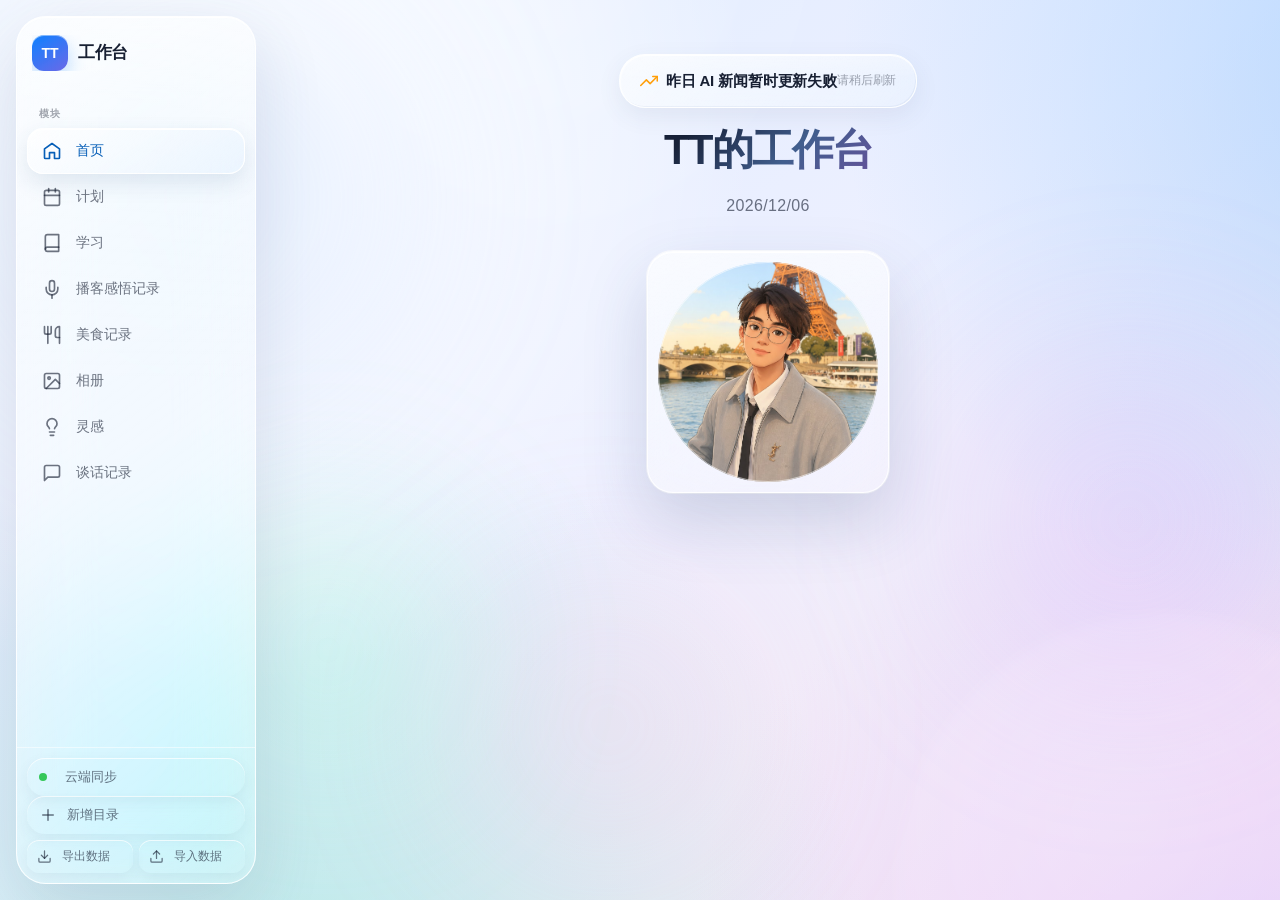
==== index.html @ db79dc9b "fix: expose task edit and delete actions" ====
<!DOCTYPE html>
<html lang="zh-CN">
<head>
  <meta charset="UTF-8">
  <meta http-equiv="Cache-Control" content="no-cache, no-store, must-revalidate">
  <meta http-equiv="Pragma" content="no-cache">
  <meta http-equiv="Expires" content="0">
  <meta name="viewport" content="width=device-width, initial-scale=1.0, maximum-scale=1.0, user-scalable=no">
  <title>TT工作台</title>
  <link rel="manifest" href="manifest.json">
  <meta name="apple-mobile-web-app-capable" content="yes">
  <meta name="apple-mobile-web-app-status-bar-style" content="black-translucent">
  <meta name="apple-mobile-web-app-title" content="TT工作台">
  <meta name="theme-color" content="#dce8f8">
  <link rel="preconnect" href="https://fonts.googleapis.com">
  <link rel="preconnect" href="https://fonts.gstatic.com" crossorigin>
  <link href="https://fonts.googleapis.com/css2?family=Inter:wght@300;400;500;600;700;800&display=swap" rel="stylesheet">
  <link rel="stylesheet" href="css/style.css?v=20260902-task-actions">
</head>
<body>
  <!-- Animated gradient background orbs -->
  <div class="bg-canvas">
    <div class="bg-orb bg-orb-1"></div>
    <div class="bg-orb bg-orb-2"></div>
    <div class="bg-orb bg-orb-3"></div>
    <div class="bg-orb bg-orb-4"></div>
  </div>

  <!-- App container -->
  <div id="app" class="app-container">
    <!-- Sidebar -->
    <aside id="sidebar" class="sidebar glass">
      <div class="sidebar-header">
        <div class="sidebar-logo">
          <span class="logo-mark">TT</span>
          <span class="logo-text">工作台</span>
        </div>
      </div>
      <nav id="sidebar-nav" class="sidebar-nav"></nav>
      <div class="sidebar-footer">
        <button id="cloud-sync-btn" class="sidebar-footer-btn" title="云端同步设置">
          <span id="cloud-sync-indicator" style="display:inline-flex;align-items:center;width:16px;height:16px;"><span style="display:inline-block;width:8px;height:8px;border-radius:50%;background:var(--text-tertiary);"></span></span>
          <span class="footer-btn-text">云端同步</span>
        </button>
        <button id="add-module-btn" class="sidebar-footer-btn" title="新增目录">
          <svg viewBox="0 0 24 24" fill="none" stroke="currentColor" stroke-width="2" stroke-linecap="round" stroke-linejoin="round"><line x1="12" y1="5" x2="12" y2="19"></line><line x1="5" y1="12" x2="19" y2="12"></line></svg>
          <span class="footer-btn-text">新增目录</span>
        </button>
        <div class="sidebar-data-btns">
          <button id="export-data-btn" class="sidebar-footer-btn sidebar-footer-btn-sm" title="导出数据">
            <svg viewBox="0 0 24 24" fill="none" stroke="currentColor" stroke-width="2" stroke-linecap="round" stroke-linejoin="round"><path d="M21 15v4a2 2 0 0 1-2 2H5a2 2 0 0 1-2-2v-4"/><polyline points="7 10 12 15 17 10"/><line x1="12" y1="15" x2="12" y2="3"/></svg>
            <span class="footer-btn-text">导出数据</span>
          </button>
          <button id="import-data-btn" class="sidebar-footer-btn sidebar-footer-btn-sm" title="导入数据">
            <svg viewBox="0 0 24 24" fill="none" stroke="currentColor" stroke-width="2" stroke-linecap="round" stroke-linejoin="round"><path d="M21 15v4a2 2 0 0 1-2 2H5a2 2 0 0 1-2-2v-4"/><polyline points="17 8 12 3 7 8"/><line x1="12" y1="3" x2="12" y2="15"/></svg>
            <span class="footer-btn-text">导入数据</span>
          </button>
        </div>
      </div>
    </aside>

    <!-- Sidebar collapse toggle (for mobile) -->
    <button id="mobile-menu-btn" class="mobile-menu-btn" aria-label="打开侧边栏" aria-expanded="false">
      <svg viewBox="0 0 24 24" fill="none" stroke="currentColor" stroke-width="2" stroke-linecap="round" stroke-linejoin="round"><line x1="3" y1="12" x2="21" y2="12"></line><line x1="3" y1="6" x2="21" y2="6"></line><line x1="3" y1="18" x2="21" y2="18"></line></svg>
    </button>

    <!-- Main content -->
    <main id="main-content" class="main-content"></main>
  </div>

  <!-- Sidebar overlay for mobile -->
  <div id="sidebar-overlay" class="sidebar-overlay"></div>

  <!-- Modal container -->
  <div id="modal-container"></div>

  <!-- Toast container -->
  <div id="toast-container" class="toast-container"></div>

  <!-- Scripts -->
  <script src="js/idb.js?v=20260813g"></script>
  <script src="js/store.js?v=20260817-categories1"></script>
  <script src="js/utils.js?v=20260813g"></script>
  <script src="js/cloudsync.js?v=20260817-fast-start1"></script>
  <script src="js/ainews.js?v=20260822-ai-briefing"></script>
  <script src="js/app.js?v=20260817-fast-start1"></script>
  <script src="js/planning.js?v=20260902-quadrant-board"></script>
  <script src="js/learning.js?v=20260813g"></script>
  <script src="js/podcast.js?v=20260831-collapse"></script>
  <script src="js/food.js?v=20260813g"></script>
  <script src="js/album.js?v=20260819-context-category"></script>
  <script src="js/inspiration.js?v=20260817-board"></script>
  <script src="js/conversation.js?v=20260823-english-speaking-fields"></script>
  <script>
    // Register Service Worker for offline support
    if ('serviceWorker' in navigator) {
      let swRefreshing = false;
      navigator.serviceWorker.addEventListener('controllerchange', function() {
        if (swRefreshing || sessionStorage.getItem('tt-sw-refreshed')) return;
        swRefreshing = true;
        sessionStorage.setItem('tt-sw-refreshed', '1');
        location.reload();
      });
      navigator.serviceWorker.register('./sw.js', { updateViaCache: 'none' }).then(function(registration) {
        return registration.update();
      }).catch(function(err) {
        console.log('SW registration failed:', err);
      });
    }
    document.addEventListener('DOMContentLoaded', function() {
      TT.App.init();
    });
  </script>
</body>
</html>
---- css/style.css ----
/* ============================================
   TT工作台 - Liquid Glass Design System
   ============================================ */

/* ===== CSS Variables / Design Tokens ===== */
:root {
  /* Background gradient base */
  --bg-base: #e8ecf4;
  --bg-gradient: linear-gradient(135deg, #d4e0f0 0%, #e0d4f0 30%, #f0d4e0 60%, #d4f0e0 100%);

  /* Glass surfaces */
  --glass-bg: rgba(255, 255, 255, 0.55);
  --glass-bg-hover: rgba(255, 255, 255, 0.68);
  --glass-bg-active: rgba(255, 255, 255, 0.42);
  --glass-bg-solid: rgba(255, 255, 255, 0.82);
  --glass-border: rgba(255, 255, 255, 0.45);
  --glass-border-subtle: rgba(255, 255, 255, 0.25);
  --glass-blur: 40px;
  --glass-saturate: 180%;

  /* Text */
  --text-primary: #1a1a2e;
  --text-secondary: rgba(26, 26, 46, 0.6);
  --text-tertiary: rgba(26, 26, 46, 0.38);
  --text-on-accent: #ffffff;

  /* Accent colors */
  --accent-blue: #0a84ff;
  --accent-purple: #bf5af2;
  --accent-pink: #ff375f;
  --accent-green: #30d158;
  --accent-orange: #ff9f0a;
  --accent-teal: #64d2ff;
  --accent-indigo: #5e5ce6;
  --accent-red: #ff453a;
  --accent-yellow: #ffd60a;
  --accent-mint: #66d4cf;
  --accent-coral: #ff6b6b;

  /* Soft backgrounds for categories */
  --cat-blue-bg: rgba(10, 132, 255, 0.12);
  --cat-purple-bg: rgba(191, 90, 242, 0.12);
  --cat-pink-bg: rgba(255, 55, 95, 0.12);
  --cat-green-bg: rgba(48, 209, 88, 0.12);
  --cat-orange-bg: rgba(255, 159, 10, 0.12);
  --cat-teal-bg: rgba(100, 210, 255, 0.12);
  --cat-yellow-bg: rgba(255, 214, 10, 0.15);
  --cat-mint-bg: rgba(102, 212, 207, 0.12);

  /* Radius */
  --radius-xs: 8px;
  --radius-sm: 12px;
  --radius-md: 16px;
  --radius-lg: 20px;
  --radius-xl: 24px;
  --radius-2xl: 28px;
  --radius-full: 9999px;

  /* Shadows */
  --shadow-xs: 0 1px 3px rgba(0, 0, 0, 0.04);
  --shadow-sm: 0 2px 10px rgba(0, 0, 0, 0.05);
  --shadow-md: 0 8px 30px rgba(0, 0, 0, 0.08);
  --shadow-lg: 0 16px 50px rgba(0, 0, 0, 0.12);
  --shadow-xl: 0 24px 70px rgba(0, 0, 0, 0.16);
  --shadow-glow: 0 0 30px rgba(255, 255, 255, 0.3);

  /* Spacing */
  --sidebar-width: 240px;
  --sidebar-collapsed: 72px;
  --content-max-width: 1400px;

  /* Transitions */
  --ease-out: cubic-bezier(0.25, 0.46, 0.45, 0.94);
  --ease-spring: cubic-bezier(0.34, 1.56, 0.64, 1);
  --ease-smooth: cubic-bezier(0.4, 0, 0.2, 1);
  --transition-fast: 0.18s var(--ease-out);
  --transition-base: 0.28s var(--ease-out);
  --transition-slow: 0.45s var(--ease-out);
}

/* ===== Reset ===== */
*, *::before, *::after {
  margin: 0;
  padding: 0;
  box-sizing: border-box;
}

html {
  -webkit-font-smoothing: antialiased;
  -moz-osx-font-smoothing: grayscale;
  text-rendering: optimizeLegibility;
}

body {
  font-family: 'Inter', -apple-system, BlinkMacSystemFont, 'SF Pro Display', 'PingFang SC', 'Helvetica Neue', sans-serif;
  font-size: 14px;
  line-height: 1.6;
  color: var(--text-primary);
  background: var(--bg-base);
  overflow: hidden;
  min-height: 100vh;
  letter-spacing: -0.01em;
}

/* ===== Animated Background ===== */
.bg-canvas {
  position: fixed;
  inset: 0;
  z-index: -1;
  overflow: hidden;
  background: var(--bg-gradient);
  background-size: 400% 400%;
  animation: bgShift 30s ease infinite;
}

@keyframes bgShift {
  0%, 100% { background-position: 0% 50%; }
  50% { background-position: 100% 50%; }
}

.bg-orb {
  position: absolute;
  border-radius: 50%;
  filter: blur(100px);
  opacity: 0.45;
  will-change: transform;
}

.bg-orb-1 {
  width: 600px; height: 600px;
  background: radial-gradient(circle, #a8c8ff, transparent 70%);
  top: -100px; left: -100px;
  animation: float1 25s ease-in-out infinite;
}
.bg-orb-2 {
  width: 500px; height: 500px;
  background: radial-gradient(circle, #c8a8ff, transparent 70%);
  top: 30%; right: -100px;
  animation: float2 30s ease-in-out infinite;
}
.bg-orb-3 {
  width: 450px; height: 450px;
  background: radial-gradient(circle, #ffc8e8, transparent 70%);
  bottom: -50px; left: 30%;
  animation: float3 28s ease-in-out infinite;
}
.bg-orb-4 {
  width: 400px; height: 400px;
  background: radial-gradient(circle, #a8ffd8, transparent 70%);
  top: 50%; left: 10%;
  animation: float4 22s ease-in-out infinite;
}

@keyframes float1 {
  0%, 100% { transform: translate(0, 0) scale(1); }
  33% { transform: translate(100px, 80px) scale(1.1); }
  66% { transform: translate(-50px, 120px) scale(0.95); }
}
@keyframes float2 {
  0%, 100% { transform: translate(0, 0) scale(1); }
  33% { transform: translate(-80px, 60px) scale(0.9); }
  66% { transform: translate(40px, -80px) scale(1.15); }
}
@keyframes float3 {
  0%, 100% { transform: translate(0, 0) scale(1); }
  33% { transform: translate(80px, -60px) scale(1.1); }
  66% { transform: translate(-60px, -40px) scale(0.95); }
}
@keyframes float4 {
  0%, 100% { transform: translate(0, 0) scale(1); }
  50% { transform: translate(60px, 100px) scale(1.2); }
}

/* ===== Glass Utility ===== */
.glass {
  background: var(--glass-bg);
  backdrop-filter: blur(var(--glass-blur)) saturate(var(--glass-saturate));
  -webkit-backdrop-filter: blur(var(--glass-blur)) saturate(var(--glass-saturate));
  border: 1px solid var(--glass-border);
}

.glass-strong {
  background: var(--glass-bg-solid);
  backdrop-filter: blur(var(--glass-blur)) saturate(var(--glass-saturate));
  -webkit-backdrop-filter: blur(var(--glass-blur)) saturate(var(--glass-saturate));
  border: 1px solid var(--glass-border);
}

/* ===== Scrollbar ===== */
::-webkit-scrollbar { width: 6px; height: 6px; }
::-webkit-scrollbar-track { background: transparent; }
::-webkit-scrollbar-thumb {
  background: rgba(0, 0, 0, 0.12);
  border-radius: var(--radius-full);
}
::-webkit-scrollbar-thumb:hover { background: rgba(0, 0, 0, 0.2); }

/* ===== App Layout ===== */
.app-container {
  display: flex;
  width: 100vw;
  height: 100vh;
  overflow: hidden;
  position: relative;
}

/* ===== Sidebar ===== */
.sidebar {
  width: var(--sidebar-width);
  flex-shrink: 0;
  height: calc(100vh - 24px);
  margin: 12px 0 12px 12px;
  border-radius: var(--radius-xl);
  display: flex;
  flex-direction: column;
  transition: width var(--transition-base), margin var(--transition-base);
  z-index: 100;
  box-shadow: var(--shadow-sm);
  overflow: hidden;
}

.sidebar.collapsed {
  width: var(--sidebar-collapsed);
}

.sidebar-header {
  display: flex;
  align-items: center;
  justify-content: space-between;
  padding: 18px 16px 14px;
  flex-shrink: 0;
}

.sidebar-logo {
  display: flex;
  align-items: center;
  gap: 10px;
  overflow: hidden;
}

.logo-mark {
  width: 36px; height: 36px;
  flex-shrink: 0;
  display: flex;
  align-items: center;
  justify-content: center;
  background: linear-gradient(135deg, var(--accent-blue), var(--accent-purple));
  color: white;
  font-weight: 800;
  font-size: 14px;
  border-radius: var(--radius-md);
  box-shadow: 0 4px 12px rgba(10, 132, 255, 0.3);
}

.logo-text {
  font-size: 17px;
  font-weight: 700;
  white-space: nowrap;
  color: var(--text-primary);
  opacity: 1;
  transition: opacity var(--transition-fast);
}

.sidebar.collapsed .logo-text { opacity: 0; }
.sidebar.collapsed .sidebar-header { justify-content: center; padding: 18px 0 14px; }
.sidebar.collapsed .footer-btn-text { display: none; }

.icon-btn {
  width: 32px; height: 32px;
  display: flex;
  align-items: center;
  justify-content: center;
  border: none;
  background: transparent;
  border-radius: var(--radius-sm);
  cursor: pointer;
  color: var(--text-secondary);
  transition: all var(--transition-fast);
  flex-shrink: 0;
}
.icon-btn:hover {
  background: var(--glass-bg-hover);
  color: var(--text-primary);
}
.icon-btn svg { width: 18px; height: 18px; }

.sidebar-toggle-btn {
  transition: transform var(--transition-base);
}
.sidebar.collapsed .sidebar-toggle-btn { transform: rotate(180deg); }

.sidebar-nav {
  flex: 1;
  overflow-y: auto;
  overflow-x: hidden;
  padding: 8px 10px;
  display: flex;
  flex-direction: column;
  gap: 3px;
}

.sidebar.collapsed .sidebar-nav { padding: 8px 10px; }

.nav-section-label {
  font-size: 10px;
  font-weight: 600;
  text-transform: uppercase;
  letter-spacing: 0.08em;
  color: var(--text-tertiary);
  padding: 12px 12px 6px;
  white-space: nowrap;
  overflow: hidden;
}
.sidebar.collapsed .nav-section-label { text-align: center; padding: 12px 0 6px; font-size: 0; }

.nav-item {
  display: flex;
  align-items: center;
  gap: 12px;
  padding: 10px 12px;
  border-radius: var(--radius-md);
  cursor: pointer;
  transition: all var(--transition-fast);
  position: relative;
  white-space: nowrap;
  overflow: hidden;
  color: var(--text-secondary);
  border: none;
  background: transparent;
  width: 100%;
  text-align: left;
  font-family: inherit;
  font-size: 14px;
  font-weight: 500;
}

.nav-item:hover {
  background: var(--glass-bg-hover);
  color: var(--text-primary);
}

.nav-item.active {
  background: linear-gradient(135deg, rgba(10, 132, 255, 0.12), rgba(191, 90, 242, 0.12));
  color: var(--accent-blue);
  box-shadow: inset 0 0 0 1px rgba(10, 132, 255, 0.15);
}

.nav-item-icon {
  width: 24px; height: 24px;
  flex-shrink: 0;
  display: flex;
  align-items: center;
  justify-content: center;
}
.nav-item-icon svg { width: 20px; height: 20px; }

.nav-item-label {
  flex: 1;
  overflow: hidden;
  text-overflow: ellipsis;
  transition: opacity var(--transition-fast);
}
.sidebar.collapsed .nav-item-label { opacity: 0; width: 0; }
.sidebar.collapsed .nav-item { justify-content: center; padding: 10px; }

.nav-item-badge {
  font-size: 11px;
  font-weight: 600;
  padding: 2px 7px;
  border-radius: var(--radius-full);
  background: var(--cat-blue-bg);
  color: var(--accent-blue);
  transition: opacity var(--transition-fast);
}
.sidebar.collapsed .nav-item-badge { display: none; }

.nav-item-actions {
  display: flex;
  gap: 2px;
  opacity: 0;
  transition: opacity var(--transition-fast);
}
.nav-item:hover .nav-item-actions { opacity: 1; }
.nav-item-actions button {
  width: 22px; height: 22px;
  border: none;
  background: transparent;
  border-radius: var(--radius-xs);
  cursor: pointer;
  color: var(--text-tertiary);
  display: flex;
  align-items: center;
  justify-content: center;
  transition: all var(--transition-fast);
}
.nav-item-actions button:hover {
  background: rgba(0,0,0,0.06);
  color: var(--text-primary);
}
.nav-item-actions button svg { width: 13px; height: 13px; }
.sidebar.collapsed .nav-item-actions { display: none; }

.sidebar-footer {
  padding: 10px;
  flex-shrink: 0;
  border-top: 1px solid var(--glass-border-subtle);
}
.sidebar.collapsed .sidebar-footer { padding: 10px; }

.sidebar-footer-btn {
  display: flex;
  align-items: center;
  gap: 10px;
  padding: 10px 12px;
  border: none;
  background: transparent;
  border-radius: var(--radius-md);
  cursor: pointer;
  color: var(--text-secondary);
  font-family: inherit;
  font-size: 13px;
  font-weight: 500;
  width: 100%;
  transition: all var(--transition-fast);
}
.sidebar-footer-btn:hover {
  background: var(--glass-bg-hover);
  color: var(--text-primary);
}
.sidebar-footer-btn svg { width: 18px; height: 18px; flex-shrink: 0; }
.sidebar.collapsed .sidebar-footer-btn { justify-content: center; padding: 10px; }

/* Data management buttons */
.sidebar-data-btns {
  display: flex;
  gap: 6px;
  margin-top: 6px;
}
.sidebar-footer-btn-sm {
  flex: 1;
  padding: 8px 10px;
  font-size: 12px;
  border-radius: var(--radius-sm);
}
.sidebar-footer-btn-sm svg { width: 15px; height: 15px; }
.sidebar-footer-btn-sm .footer-btn-text { font-size: 12px; }
.sidebar.collapsed .sidebar-data-btns { flex-direction: column; }

/* Mobile menu button */
.mobile-menu-btn {
  display: none;
  position: fixed;
  top: 16px;
  left: 16px;
  z-index: 200;
  width: 42px; height: 42px;
  border: none;
  border-radius: var(--radius-md);
  background: var(--glass-bg-solid);
  backdrop-filter: blur(20px);
  cursor: pointer;
  color: var(--text-primary);
  box-shadow: var(--shadow-sm);
}
.mobile-menu-btn svg { width: 22px; height: 22px; }

/* The menu trigger and the open sidebar are mutually exclusive on mobile. */
.mobile-menu-btn[aria-expanded="true"] {
  opacity: 0;
  visibility: hidden;
  pointer-events: none;
}

.sidebar-overlay {
  display: none;
  position: fixed;
  inset: 0;
  background: rgba(0,0,0,0.2);
  backdrop-filter: blur(4px);
  z-index: 99;
  opacity: 0;
  transition: opacity var(--transition-base);
}
.sidebar-overlay.show { display: block; opacity: 1; }

/* ===== Main Content ===== */
.main-content {
  flex: 1;
  height: calc(100vh - 24px);
  margin: 12px;
  border-radius: var(--radius-xl);
  overflow-y: auto;
  overflow-x: hidden;
  position: relative;
  transition: margin var(--transition-base);
}

.page-container {
  max-width: var(--content-max-width);
  margin: 0 auto;
  padding: 32px 40px 60px;
  animation: pageEnter 0.4s var(--ease-out);
}

@keyframes pageEnter {
  from { opacity: 0; transform: translateY(12px); }
  to { opacity: 1; transform: translateY(0); }
}

.page-header {
  display: flex;
  align-items: center;
  justify-content: space-between;
  margin-bottom: 28px;
  gap: 16px;
}

.page-title-group h1 {
  font-size: 32px;
  font-weight: 800;
  letter-spacing: -0.03em;
  color: var(--text-primary);
  margin-bottom: 4px;
}

.page-title-group .page-subtitle {
  font-size: 14px;
  color: var(--text-secondary);
}

.page-actions {
  display: flex;
  gap: 10px;
  align-items: center;
}

/* ===== Buttons ===== */
.btn {
  display: inline-flex;
  align-items: center;
  gap: 8px;
  padding: 9px 18px;
  border: 1px solid var(--glass-border);
  border-radius: var(--radius-md);
  font-family: inherit;
  font-size: 13px;
  font-weight: 600;
  cursor: pointer;
  transition: all var(--transition-fast);
  background: var(--glass-bg);
  backdrop-filter: blur(20px);
  color: var(--text-primary);
  white-space: nowrap;
}
.btn:hover {
  background: var(--glass-bg-hover);
  transform: translateY(-1px);
  box-shadow: var(--shadow-sm);
}
.btn:active { transform: translateY(0); }
.btn svg { width: 16px; height: 16px; }

.btn-primary {
  background: linear-gradient(135deg, var(--accent-blue), var(--accent-indigo));
  color: white;
  border-color: transparent;
  box-shadow: 0 4px 14px rgba(10, 132, 255, 0.3);
}
.btn-primary:hover {
  box-shadow: 0 6px 20px rgba(10, 132, 255, 0.4);
  background: linear-gradient(135deg, #0096ff, #6b6bff);
}

.btn-icon-only {
  padding: 9px;
  width: 38px; height: 38px;
  justify-content: center;
}

.btn-danger {
  color: var(--accent-red);
  border-color: rgba(255, 69, 58, 0.2);
}
.btn-danger:hover {
  background: rgba(255, 69, 58, 0.1);
  border-color: rgba(255, 69, 58, 0.3);
}

/* ===== Glass Card ===== */
.glass-card {
  background: var(--glass-bg);
  backdrop-filter: blur(var(--glass-blur)) saturate(var(--glass-saturate));
  -webkit-backdrop-filter: blur(var(--glass-blur)) saturate(var(--glass-saturate));
  border: 1px solid var(--glass-border);
  border-radius: var(--radius-xl);
  box-shadow: var(--shadow-sm);
  transition: all var(--transition-base);
  overflow: hidden;
}
.glass-card:hover {
  box-shadow: var(--shadow-md);
}

.card-header {
  display: flex;
  align-items: center;
  justify-content: space-between;
  padding: 18px 20px 14px;
  border-bottom: 1px solid var(--glass-border-subtle);
}

.card-title {
  display: flex;
  align-items: center;
  gap: 10px;
  font-size: 16px;
  font-weight: 700;
  color: var(--text-primary);
}

.card-title-icon {
  width: 32px; height: 32px;
  border-radius: var(--radius-sm);
  display: flex;
  align-items: center;
  justify-content: center;
  flex-shrink: 0;
}
.card-title-icon svg { width: 18px; height: 18px; }

.card-body {
  padding: 16px 20px 20px;
}

.card-add-btn {
  width: 30px; height: 30px;
  border: none;
  background: var(--glass-bg-active);
  border-radius: var(--radius-sm);
  cursor: pointer;
  color: var(--text-secondary);
  display: flex;
  align-items: center;
  justify-content: center;
  transition: all var(--transition-fast);
}
.card-add-btn:hover {
  background: var(--accent-blue);
  color: white;
  transform: scale(1.05);
}
.card-add-btn svg { width: 16px; height: 16px; }

/* ===== Task Item ===== */
.task-item {
  display: flex;
  align-items: flex-start;
  gap: 12px;
  padding: 12px 14px;
  border-radius: var(--radius-md);
  transition: all var(--transition-fast);
  position: relative;
  cursor: pointer;
}
.task-item:hover {
  background: var(--glass-bg-active);
}
.task-item.completed { opacity: 0.5; }
.task-item.completed .task-title { text-decoration: line-through; color: var(--text-tertiary); }

.task-checkbox {
  width: 22px; height: 22px;
  flex-shrink: 0;
  border: 2px solid rgba(0,0,0,0.15);
  border-radius: 7px;
  cursor: pointer;
  display: flex;
  align-items: center;
  justify-content: center;
  transition: all var(--transition-fast);
  margin-top: 1px;
  background: transparent;
}
.task-checkbox:hover { border-color: var(--accent-blue); }
.task-checkbox.checked {
  background: var(--accent-green);
  border-color: var(--accent-green);
}
.task-checkbox.checked svg {
  width: 14px; height: 14px;
  color: white;
  animation: checkPop 0.3s var(--ease-spring);
}
.task-checkbox svg { width: 0; height: 0; overflow: hidden; transition: all var(--transition-fast); }

@keyframes checkPop {
  0% { transform: scale(0); }
  60% { transform: scale(1.2); }
  100% { transform: scale(1); }
}

.task-content { flex: 1; min-width: 0; }
.task-title {
  font-size: 14px;
  font-weight: 500;
  color: var(--text-primary);
  margin-bottom: 2px;
  word-break: break-word;
}
.task-meta {
  display: flex;
  align-items: center;
  gap: 8px;
  font-size: 12px;
  color: var(--text-tertiary);
}
.task-date {
  display: flex;
  align-items: center;
  gap: 4px;
}
.task-date svg { width: 12px; height: 12px; }
.task-date.overdue { color: var(--accent-red); }

.task-actions {
  display: flex;
  gap: 2px;
  opacity: 0;
  transition: opacity var(--transition-fast);
}
.task-item:hover .task-actions { opacity: 1; }
.task-action-btn {
  width: 26px; height: 26px;
  border: none;
  background: transparent;
  border-radius: var(--radius-xs);
  cursor: pointer;
  color: var(--text-tertiary);
  display: flex;
  align-items: center;
  justify-content: center;
  transition: all var(--transition-fast);
}
.task-action-btn:hover {
  background: rgba(0,0,0,0.08);
  color: var(--text-primary);
}
.task-action-btn.delete:hover { color: var(--accent-red); background: rgba(255,69,58,0.1); }
.task-action-btn svg { width: 14px; height: 14px; }

/* ===== Empty State ===== */
.empty-state {
  display: flex;
  flex-direction: column;
  align-items: center;
  justify-content: center;
  padding: 40px 20px;
  text-align: center;
  color: var(--text-tertiary);
}
.empty-state-icon {
  width: 48px; height: 48px;
  margin-bottom: 12px;
  opacity: 0.4;
}
.empty-state-icon svg { width: 48px; height: 48px; }
.empty-state-text { font-size: 13px; }

/* ===== Forms ===== */
.form-group {
  margin-bottom: 18px;
}
.form-label {
  display: block;
  font-size: 13px;
  font-weight: 600;
  color: var(--text-secondary);
  margin-bottom: 6px;
}
.form-input, .form-textarea, .form-select {
  width: 100%;
  padding: 11px 14px;
  border: 1px solid var(--glass-border);
  border-radius: var(--radius-md);
  background: rgba(255,255,255,0.5);
  font-family: inherit;
  font-size: 14px;
  color: var(--text-primary);
  transition: all var(--transition-fast);
  outline: none;
}
.form-input:focus, .form-textarea:focus, .form-select:focus {
  border-color: var(--accent-blue);
  background: rgba(255,255,255,0.8);
  box-shadow: 0 0 0 3px rgba(10, 132, 255, 0.12);
}
.form-textarea {
  min-height: 100px;
  resize: vertical;
  line-height: 1.6;
}
.form-select {
  appearance: none;
  background-image: url("data:image/svg+xml,%3Csvg xmlns='http://www.w3.org/2000/svg' width='12' height='12' viewBox='0 0 24 24' fill='none' stroke='%23999' stroke-width='2' stroke-linecap='round' stroke-linejoin='round'%3E%3Cpolyline points='6 9 12 15 18 9'%3E%3C/polyline%3E%3C/svg%3E");
  background-repeat: no-repeat;
  background-position: right 12px center;
  padding-right: 36px;
}

.form-row {
  display: flex;
  gap: 12px;
}
.form-row .form-group { flex: 1; min-width: 0; }
.form-row .form-group[style*="flex:0 0"] { flex: 0 0 130px !important; }
.form-row .form-input { min-width: 0; }

@media (max-width: 480px) {
  .form-row { flex-direction: column; gap: 0; }
  .form-row .form-group[style*="flex:0 0"] { flex: 1 !important; }
}

/* Image upload */
.image-upload-area {
  width: 100%;
  min-height: 120px;
  border: 2px dashed var(--glass-border);
  border-radius: var(--radius-md);
  display: flex;
  align-items: center;
  justify-content: center;
  cursor: pointer;
  transition: all var(--transition-fast);
  position: relative;
  overflow: hidden;
  background: rgba(255,255,255,0.3);
}
.image-upload-area:hover {
  border-color: var(--accent-blue);
  background: rgba(10, 132, 255, 0.05);
}
.image-upload-area.has-image {
  border-style: solid;
  border-color: var(--glass-border);
}
.image-upload-area img {
  width: 100%;
  height: 100%;
  max-height: 200px;
  object-fit: cover;
}
.image-upload-placeholder {
  text-align: center;
  color: var(--text-tertiary);
  font-size: 13px;
}
.image-upload-placeholder svg { width: 32px; height: 32px; margin-bottom: 6px; }
.image-remove-btn {
  position: absolute;
  top: 8px; right: 8px;
  width: 28px; height: 28px;
  border: none;
  border-radius: var(--radius-full);
  background: rgba(0,0,0,0.5);
  color: white;
  cursor: pointer;
  display: flex;
  align-items: center;
  justify-content: center;
  backdrop-filter: blur(10px);
}
.image-remove-btn svg { width: 14px; height: 14px; }

/* Multi-image upload */
.multi-image-upload {
  width: 100%;
}
.multi-image-grid {
  display: flex;
  flex-wrap: wrap;
  gap: 10px;
}
.multi-image-thumb {
  width: 90px;
  height: 90px;
  border-radius: var(--radius-md);
  overflow: hidden;
  position: relative;
  background: rgba(255,255,255,0.3);
}
.multi-image-thumb img {
  width: 100%;
  height: 100%;
  object-fit: cover;
}
.multi-image-remove {
  position: absolute;
  top: 4px; right: 4px;
  width: 22px; height: 22px;
  border: none;
  border-radius: var(--radius-full);
  background: rgba(0,0,0,0.5);
  color: white;
  cursor: pointer;
  display: flex;
  align-items: center;
  justify-content: center;
  backdrop-filter: blur(10px);
  transition: background var(--transition-fast);
}
.multi-image-remove:hover { background: rgba(0,0,0,0.7); }
.multi-image-remove svg { width: 12px; height: 12px; }
.multi-image-add {
  width: 90px;
  height: 90px;
  border: 2px dashed var(--glass-border);
  border-radius: var(--radius-md);
  display: flex;
  flex-direction: column;
  align-items: center;
  justify-content: center;
  cursor: pointer;
  color: var(--text-tertiary);
  font-size: 11px;
  gap: 4px;
  transition: all var(--transition-fast);
  background: rgba(255,255,255,0.3);
}
.multi-image-add:hover {
  border-color: var(--accent-blue);
  background: rgba(10, 132, 255, 0.05);
  color: var(--accent-blue);
}
.multi-image-add svg { width: 24px; height: 24px; }

/* Photo count badge on card */
.food-card-photo-count {
  position: absolute;
  top: 6px; left: 6px;
  min-width: 22px;
  height: 22px;
  padding: 0 6px;
  border-radius: var(--radius-full);
  background: rgba(0,0,0,0.5);
  backdrop-filter: blur(10px);
  color: white;
  font-size: 11px;
  font-weight: 600;
  display: flex;
  align-items: center;
  justify-content: center;
  z-index: 2;
}

/* Rating stars */
.rating-input {
  display: flex;
  gap: 4px;
}
.rating-star {
  width: 28px; height: 28px;
  cursor: pointer;
  color: rgba(0,0,0,0.15);
  transition: all var(--transition-fast);
}
.rating-star.active { color: var(--accent-yellow); }
.rating-star:hover { transform: scale(1.15); }
.rating-star svg { width: 24px; height: 24px; }

.rating-display {
  display: flex;
  gap: 2px;
}
.rating-display svg {
  width: 16px; height: 16px;
  color: var(--accent-yellow);
}
.rating-display svg.empty { color: rgba(0,0,0,0.1); }

/* ===== Modal ===== */
.modal-backdrop {
  position: fixed;
  inset: 0;
  background: rgba(0,0,0,0.25);
  backdrop-filter: blur(8px);
  -webkit-backdrop-filter: blur(8px);
  z-index: 1000;
  display: flex;
  align-items: center;
  justify-content: center;
  padding: 20px;
  animation: modalFadeIn 0.25s var(--ease-out);
  overflow-x: hidden;
  overscroll-behavior-x: none;
  touch-action: pan-y;
}

@keyframes modalFadeIn {
  from { opacity: 0; }
  to { opacity: 1; }
}

.modal {
  background: var(--glass-bg-solid);
  backdrop-filter: blur(60px) saturate(200%);
  -webkit-backdrop-filter: blur(60px) saturate(200%);
  border: 1px solid var(--glass-border);
  border-radius: var(--radius-2xl);
  box-shadow: var(--shadow-xl);
  width: 100%;
  max-width: 520px;
  max-height: 90vh;
  overflow-y: auto;
  overflow-x: hidden;
  overscroll-behavior: contain;
  touch-action: pan-y;
  animation: modalSlideIn 0.35s var(--ease-spring);
}

@keyframes modalSlideIn {
  from { opacity: 0; transform: scale(0.92) translateY(20px); }
  to { opacity: 1; transform: scale(1) translateY(0); }
}

.modal.modal-lg { max-width: 680px; }
.modal.modal-sm { max-width: 400px; }

.modal-header {
  display: flex;
  align-items: center;
  justify-content: space-between;
  padding: 22px 24px 0;
}
.modal-title {
  font-size: 18px;
  font-weight: 700;
  color: var(--text-primary);
}
.modal-close {
  width: 32px; height: 32px;
  border: none;
  background: transparent;
  border-radius: var(--radius-sm);
  cursor: pointer;
  color: var(--text-tertiary);
  display: flex;
  align-items: center;
  justify-content: center;
  transition: all var(--transition-fast);
}
.modal-close:hover {
  background: rgba(0,0,0,0.06);
  color: var(--text-primary);
}
.modal-close svg { width: 20px; height: 20px; }

.modal-body {
  width: 100%;
  max-width: 100%;
  padding: 20px 24px;
  overflow-x: hidden;
}
.modal-body > *,
.modal .form-row,
.modal .form-group { max-width: 100%; min-width: 0; }
.modal-footer {
  display: flex;
  justify-content: flex-end;
  gap: 10px;
  padding: 0 24px 24px;
}

/* ===== Toast ===== */
.toast-container {
  position: fixed;
  bottom: 24px;
  right: 24px;
  z-index: 2000;
  display: flex;
  flex-direction: column;
  gap: 10px;
  pointer-events: none;
}
.toast {
  display: flex;
  align-items: center;
  gap: 10px;
  padding: 12px 20px;
  background: var(--glass-bg-solid);
  backdrop-filter: blur(40px) saturate(200%);
  border: 1px solid var(--glass-border);
  border-radius: var(--radius-md);
  box-shadow: var(--shadow-lg);
  font-size: 13px;
  font-weight: 500;
  color: var(--text-primary);
  pointer-events: auto;
  animation: toastIn 0.35s var(--ease-spring);
  min-width: 200px;
}
.toast.toast-out { animation: toastOut 0.3s var(--ease-out) forwards; }
.toast-icon { width: 20px; height: 20px; flex-shrink: 0; }
.toast-success .toast-icon { color: var(--accent-green); }
.toast-error .toast-icon { color: var(--accent-red); }
.toast-info .toast-icon { color: var(--accent-blue); }

@keyframes toastIn {
  from { opacity: 0; transform: translateX(100%); }
  to { opacity: 1; transform: translateX(0); }
}
@keyframes toastOut {
  to { opacity: 0; transform: translateX(100%); }
}

/* ===== Dashboard ===== */
.dashboard-greeting {
  margin-bottom: 28px;
}
.dashboard-greeting h1 {
  font-size: 36px;
  font-weight: 800;
  letter-spacing: -0.03em;
  background: linear-gradient(135deg, var(--text-primary), var(--accent-indigo));
  -webkit-background-clip: text;
  -webkit-text-fill-color: transparent;
  background-clip: text;
  margin-bottom: 6px;
}
.dashboard-greeting p {
  font-size: 15px;
  color: var(--text-secondary);
}

.dashboard-progress-card {
  padding: 28px;
  margin-bottom: 24px;
}
.progress-ring-container {
  display: flex;
  align-items: center;
  gap: 32px;
}
.progress-ring {
  position: relative;
  width: 120px; height: 120px;
  flex-shrink: 0;
}
.progress-ring svg { transform: rotate(-90deg); }
.progress-ring-bg {
  fill: none;
  stroke: rgba(0,0,0,0.06);
  stroke-width: 10;
}
.progress-ring-fill {
  fill: none;
  stroke: url(#progressGradient);
  stroke-width: 10;
  stroke-linecap: round;
  transition: stroke-dashoffset 0.8s var(--ease-out);
}
.progress-ring-text {
  position: absolute;
  inset: 0;
  display: flex;
  flex-direction: column;
  align-items: center;
  justify-content: center;
}
.progress-ring-percent {
  font-size: 28px;
  font-weight: 800;
  color: var(--text-primary);
}
.progress-ring-label {
  font-size: 11px;
  color: var(--text-tertiary);
  text-transform: uppercase;
  letter-spacing: 0.05em;
}
.progress-info { flex: 1; }
.progress-info h3 {
  font-size: 20px;
  font-weight: 700;
  margin-bottom: 4px;
}
.progress-stats {
  display: flex;
  gap: 24px;
  margin-top: 12px;
}
.progress-stat {
  display: flex;
  flex-direction: column;
}
.progress-stat-value {
  font-size: 24px;
  font-weight: 700;
  color: var(--text-primary);
}
.progress-stat-label {
  font-size: 12px;
  color: var(--text-tertiary);
}

.dashboard-grid {
  display: grid;
  grid-template-columns: 1fr 1fr;
  gap: 20px;
}

.dashboard-card {
  padding: 22px;
  min-height: 200px;
}
.dashboard-card-header {
  display: flex;
  align-items: center;
  justify-content: space-between;
  margin-bottom: 16px;
}
.dashboard-card-title {
  font-size: 15px;
  font-weight: 700;
  display: flex;
  align-items: center;
  gap: 8px;
}
.dashboard-card-title svg { width: 18px; height: 18px; color: var(--accent-blue); }

.dashboard-list-item {
  display: flex;
  align-items: center;
  gap: 10px;
  padding: 10px 0;
  border-bottom: 1px solid var(--glass-border-subtle);
}
.dashboard-list-item:last-child { border-bottom: none; }
.dashboard-list-item .dot {
  width: 8px; height: 8px;
  border-radius: 50%;
  flex-shrink: 0;
}
.dashboard-list-item .item-text {
  flex: 1;
  font-size: 13px;
  color: var(--text-primary);
  overflow: hidden;
  text-overflow: ellipsis;
  white-space: nowrap;
}
.dashboard-list-item .item-meta {
  font-size: 11px;
  color: var(--text-tertiary);
  white-space: nowrap;
}

/* ===== Simple Dashboard with Avatar ===== */
.dashboard-simple {
  display: flex;
  flex-direction: column;
  align-items: center;
  justify-content: flex-start;
  min-height: calc(100vh - 120px);
  text-align: center;
  padding-top: 0;
  padding-bottom: 40px;
}

.dashboard-greeting-centered {
  margin-bottom: 32px;
}
.dashboard-greeting-centered h1 {
  font-size: 42px;
  font-weight: 800;
  letter-spacing: -0.03em;
  background: linear-gradient(135deg, var(--text-primary), var(--accent-indigo));
  -webkit-background-clip: text;
  -webkit-text-fill-color: transparent;
  background-clip: text;
  margin-bottom: 10px;
}
.dashboard-greeting-centered p {
  font-size: 16px;
  color: var(--text-secondary);
  letter-spacing: 0.02em;
}

.dashboard-avatar-card {
  padding: 14px;
  border-radius: 50%;
  background: var(--glass-bg);
  backdrop-filter: blur(var(--glass-blur)) saturate(var(--glass-saturate));
  -webkit-backdrop-filter: blur(var(--glass-blur)) saturate(var(--glass-saturate));
  border: 1px solid var(--glass-border);
  box-shadow: var(--shadow-md), 0 20px 60px rgba(10, 132, 255, 0.12);
  transition: all var(--transition-base);
  animation: avatarFloat 6s ease-in-out infinite;
}
.dashboard-avatar-card:hover {
  transform: translateY(-4px) scale(1.02);
  box-shadow: var(--shadow-lg), 0 24px 70px rgba(10, 132, 255, 0.18);
}

.dashboard-avatar-frame {
  width: 220px;
  height: 220px;
  border-radius: 50%;
  overflow: hidden;
  position: relative;
}
.dashboard-avatar-frame::after {
  content: '';
  position: absolute;
  inset: 0;
  border-radius: 50%;
  box-shadow: inset 0 0 0 1px rgba(255,255,255,0.35);
  pointer-events: none;
}

.dashboard-avatar-img {
  width: 100%;
  height: 100%;
  object-fit: cover;
  display: block;
  transition: transform 0.6s var(--ease-out);
}
.dashboard-avatar-card:hover .dashboard-avatar-img {
  transform: scale(1.05);
}

@keyframes avatarFloat {
  0%, 100% { transform: translateY(0); }
  50% { transform: translateY(-10px); }
}

/* ===== AI News Section ===== */
.ainews-section {
  width: 100%;
  max-width: 720px;
  padding: 20px 24px;
  margin-bottom: 32px;
  text-align: left;
}
.ainews-header {
  display: flex;
  align-items: center;
  justify-content: space-between;
  margin-bottom: 16px;
  padding-bottom: 14px;
  border-bottom: 1px solid var(--glass-border-subtle);
}
.ainews-header-title {
  font-size: 16px;
  font-weight: 700;
  display: flex;
  align-items: center;
  gap: 8px;
  color: var(--text-primary);
}
.ainews-header-title svg {
  width: 18px;
  height: 18px;
  color: var(--accent-blue);
}
.ainews-header-date {
  font-size: 12px;
  color: var(--text-tertiary);
}
.ainews-list {
  display: flex;
  flex-direction: column;
  gap: 2px;
}
.ainews-card {
  display: flex;
  align-items: flex-start;
  gap: 12px;
  padding: 12px 14px;
  border-radius: var(--radius-md);
  cursor: pointer;
  transition: all var(--transition-fast);
  text-decoration: none;
  color: inherit;
  position: relative;
}
.ainews-card:hover {
  background: var(--glass-bg-active);
  transform: translateX(2px);
}
.ainews-card:active {
  transform: translateX(0) scale(0.99);
}
.ainews-card-time {
  font-size: 11px;
  color: var(--text-tertiary);
  white-space: nowrap;
  padding-top: 2px;
  min-width: 48px;
}
.ainews-card-title {
  flex: 1;
  font-size: 14px;
  font-weight: 600;
  color: var(--text-primary);
  line-height: 1.4;
  margin-bottom: 4px;
}
.ainews-card-oneline {
  flex: 1;
  font-size: 12px;
  color: var(--text-secondary);
  line-height: 1.5;
  overflow: hidden;
  text-overflow: ellipsis;
  display: -webkit-box;
  -webkit-line-clamp: 2;
  -webkit-box-orient: vertical;
}
.ainews-card-arrow {
  position: absolute;
  right: 14px;
  top: 50%;
  transform: translateY(-50%);
  color: var(--text-tertiary);
  opacity: 0;
  transition: opacity var(--transition-fast);
}
.ainews-card-arrow svg {
  width: 16px;
  height: 16px;
}
.ainews-card:hover .ainews-card-arrow {
  opacity: 1;
}

/* ===== AI News Detail Modal ===== */
.ainews-detail {
  padding: 4px 0;
}
.ainews-detail-meta {
  margin-bottom: 20px;
}
.ainews-detail-time {
  font-size: 12px;
  color: var(--text-tertiary);
  display: inline-flex;
  align-items: center;
  gap: 6px;
  padding: 4px 12px;
  background: var(--glass-bg-active);
  border-radius: var(--radius-full);
}
.ainews-detail-time svg {
  width: 14px;
  height: 14px;
}
.ainews-detail-section {
  margin-bottom: 20px;
}
.ainews-detail-label {
  font-size: 12px;
  font-weight: 700;
  color: var(--accent-blue);
  text-transform: uppercase;
  letter-spacing: 0.05em;
  margin-bottom: 8px;
  padding-left: 10px;
  border-left: 3px solid var(--accent-blue);
}
.ainews-detail-oneline {
  font-size: 16px;
  font-weight: 600;
  color: var(--text-primary);
  line-height: 1.6;
  padding: 12px 16px;
  background: var(--glass-bg-active);
  border-radius: var(--radius-md);
}
.ainews-detail-text {
  font-size: 14px;
  color: var(--text-primary);
  line-height: 1.8;
}
.ainews-keywords {
  display: flex;
  flex-direction: column;
  gap: 10px;
}
.ainews-keyword {
  display: flex;
  gap: 10px;
  padding: 10px 14px;
  background: var(--glass-bg-active);
  border-radius: var(--radius-md);
  align-items: flex-start;
}
.ainews-keyword-term {
  font-size: 13px;
  font-weight: 700;
  color: var(--accent-indigo);
  white-space: nowrap;
  flex-shrink: 0;
  min-width: 100px;
}
.ainews-keyword-explain {
  font-size: 13px;
  color: var(--text-secondary);
  line-height: 1.6;
}
.ainews-detail-source {
  display: flex;
  align-items: center;
  gap: 8px;
  padding-top: 16px;
  border-top: 1px solid var(--glass-border-subtle);
  font-size: 13px;
}
.ainews-detail-source svg {
  width: 15px;
  height: 15px;
  color: var(--text-tertiary);
}
.ainews-detail-source a {
  color: var(--accent-blue);
  text-decoration: none;
  transition: opacity var(--transition-fast);
}
.ainews-detail-source a:hover {
  opacity: 0.7;
  text-decoration: underline;
}

/* Watch list */
.ainews-watchlist {
  display: flex;
  flex-direction: column;
  gap: 12px;
}
.ainews-watch-item {
  display: flex;
  gap: 12px;
  align-items: flex-start;
  padding: 10px 14px;
  background: var(--glass-bg-active);
  border-radius: var(--radius-md);
}
.ainews-watch-num {
  font-size: 13px;
  font-weight: 700;
  color: var(--accent-blue);
  flex-shrink: 0;
  min-width: 20px;
}
.ainews-watch-text {
  font-size: 13px;
  color: var(--text-primary);
  line-height: 1.6;
}

/* ===== AI News Collapsible Bar ===== */
.ainews-bar {
  width: 100%;
  max-width: 640px;
  margin: 0 auto 8px;
  padding: 0;
  overflow: hidden;
}
.ainews-bar-header {
  display: flex;
  align-items: center;
  justify-content: space-between;
  padding: 14px 20px;
  cursor: pointer;
  user-select: none;
  transition: background 0.2s;
}
.ainews-bar-header:hover {
  background: var(--glass-bg-active);
}
.ainews-bar-left {
  display: flex;
  align-items: center;
  gap: 8px;
  font-size: 15px;
  font-weight: 600;
  color: var(--text-primary);
}
.ainews-bar-left svg { width: 18px; height: 18px; color: var(--accent-orange); }
.ainews-bar-right {
  display: flex;
  align-items: center;
  gap: 10px;
}
.ainews-bar-count {
  font-size: 12px;
  color: var(--text-tertiary);
}
.ainews-bar-arrow {
  display: flex;
  align-items: center;
  justify-content: center;
  width: 24px;
  height: 24px;
  color: var(--text-tertiary);
  transition: transform 0.35s cubic-bezier(0.22, 1, 0.36, 1);
}
.ainews-bar-arrow svg { width: 16px; height: 16px; }

.ainews-bar-list {
  max-height: 0;
  opacity: 0;
  overflow: hidden;
  transition: max-height 0.4s cubic-bezier(0.22, 1, 0.36, 1), opacity 0.3s ease;
}
.ainews-bar-list.expanded {
  overflow-y: auto;
}

.ainews-bar-item {
  display: flex;
  flex-direction: column;
  gap: 3px;
  padding: 12px 20px;
  border-top: 1px solid var(--glass-border);
  cursor: pointer;
  transition: background 0.2s;
  position: relative;
}
.ainews-bar-item:hover {
  background: var(--glass-bg-active);
}
.ainews-bar-item-time {
  font-size: 11px;
  color: var(--text-tertiary);
}
.ainews-bar-item-title {
  font-size: 14px;
  font-weight: 600;
  color: var(--text-primary);
  line-height: 1.4;
  padding-right: 24px;
}
.ainews-bar-item-oneline {
  font-size: 12px;
  color: var(--text-secondary);
  line-height: 1.5;
  display: -webkit-box;
  -webkit-line-clamp: 2;
  -webkit-box-orient: vertical;
  overflow: hidden;
}
.ainews-bar-item-arrow {
  position: absolute;
  top: 50%;
  right: 16px;
  transform: translateY(-50%);
  color: var(--text-tertiary);
  display: flex;
}
.ainews-bar-item-arrow svg { width: 14px; height: 14px; }

/* ===== AI News Daily Popup ===== */
.ainews-popup-overlay {
  position: fixed;
  inset: 0;
  z-index: 10000;
  display: flex;
  align-items: center;
  justify-content: center;
  padding: 24px;
  background: rgba(0, 0, 0, 0.35);
  backdrop-filter: blur(8px);
  -webkit-backdrop-filter: blur(8px);
  opacity: 0;
  transition: opacity 0.4s ease;
}
.ainews-popup-overlay.show {
  opacity: 1;
}

.ainews-popup-card {
  width: 100%;
  max-width: 560px;
  max-height: 85vh;
  display: flex;
  flex-direction: column;
  border-radius: 28px;
  overflow: hidden;
  transform: scale(0.92) translateY(20px);
  opacity: 0;
  transition: transform 0.4s cubic-bezier(0.22, 1, 0.36, 1), opacity 0.4s ease;
}
.ainews-popup-overlay.show .ainews-popup-card {
  transform: scale(1) translateY(0);
  opacity: 1;
}

.ainews-popup-header {
  display: flex;
  align-items: center;
  justify-content: space-between;
  padding: 18px 24px 14px;
  border-bottom: 1px solid var(--glass-border);
  flex-shrink: 0;
}
.ainews-popup-header-left {
  display: flex;
  align-items: center;
  gap: 8px;
  font-size: 16px;
  font-weight: 600;
  color: var(--text-primary);
}
.ainews-popup-header-left svg { width: 20px; height: 20px; color: var(--accent-orange); }
.ainews-popup-header-right {
  display: flex;
  align-items: center;
  gap: 12px;
}
.ainews-popup-date {
  font-size: 12px;
  color: var(--text-tertiary);
}
.ainews-popup-close {
  border: none;
  background: var(--glass-bg);
  border-radius: 50%;
  width: 30px;
  height: 30px;
  display: flex;
  align-items: center;
  justify-content: center;
  cursor: pointer;
  color: var(--text-secondary);
  transition: all 0.2s;
}
.ainews-popup-close:hover {
  background: var(--glass-bg-active);
  color: var(--text-primary);
}
.ainews-popup-close svg { width: 16px; height: 16px; }

.ainews-popup-content {
  flex: 1;
  overflow-x: hidden;
  overflow-y: auto;
  padding: 20px 24px 10px;
  -webkit-overflow-scrolling: touch;
  touch-action: pan-y;
}
.ainews-popup-content::-webkit-scrollbar { width: 4px; }
.ainews-popup-content::-webkit-scrollbar-thumb { background: var(--glass-border); border-radius: 2px; }

.ainews-popup-meta {
  margin-bottom: 10px;
}
.ainews-popup-cardtime {
  font-size: 12px;
  color: var(--text-tertiary);
  display: inline-flex;
  align-items: center;
  gap: 4px;
}
.ainews-popup-cardtime svg { width: 12px; height: 12px; }

.ainews-popup-cardtitle {
  font-size: clamp(25px, 5vw, 38px);
  font-weight: 750;
  color: var(--text-primary);
  line-height: 1.22;
  letter-spacing: -0.04em;
  margin: 20px 0 22px;
}

.ainews-one-card {
  min-height: 430px;
  padding: 28px;
  border-radius: 24px;
  display: flex;
  flex-direction: column;
  position: relative;
  overflow: hidden;
  background: linear-gradient(145deg, rgba(225,239,255,.96), rgba(255,255,255,.72));
  box-shadow: inset 0 0 0 1px rgba(255,255,255,.72), 0 16px 40px rgba(64,83,117,.10);
  animation: ainewsCardIn .32s cubic-bezier(.22,1,.36,1);
}
.ainews-one-card::after {
  content: '';
  position: absolute;
  width: 260px;
  height: 260px;
  right: -100px;
  top: -110px;
  border-radius: 50%;
  background: rgba(10,132,255,.14);
  filter: blur(4px);
  pointer-events: none;
}
.ainews-one-violet { background: linear-gradient(145deg, rgba(240,228,255,.96), rgba(255,255,255,.74)); }
.ainews-one-violet::after { background: rgba(191,90,242,.15); }
.ainews-one-coral { background: linear-gradient(145deg, rgba(255,231,226,.96), rgba(255,255,255,.74)); }
.ainews-one-coral::after { background: rgba(255,107,107,.15); }
.ainews-one-mint { background: linear-gradient(145deg, rgba(220,247,241,.96), rgba(255,255,255,.74)); }
.ainews-one-mint::after { background: rgba(48,209,88,.13); }
.ainews-one-topline, .ainews-one-bottom {
  display: flex;
  align-items: center;
  justify-content: space-between;
  gap: 16px;
  position: relative;
  z-index: 1;
}
.ainews-one-index {
  font-size: 11px;
  font-weight: 800;
  letter-spacing: .14em;
  color: var(--accent-blue);
}
.ainews-one-divider { width: 42px; height: 3px; border-radius: 4px; background: currentColor; opacity: .78; margin-bottom: 22px; }
.ainews-one-label { font-size: 12px; font-weight: 700; color: var(--text-tertiary); margin-bottom: 8px; letter-spacing: .08em; }
.ainews-one-section { position: relative; z-index: 1; margin-bottom: 22px; }
.ainews-one-overview { padding: 16px 18px; border-radius: 16px; background: rgba(255,255,255,.48); }
.ainews-one-card .ainews-detail-oneline { font-size: 15px; line-height: 1.85; font-weight: 600; }
.ainews-one-summary { font-size: 14px; color: var(--text-secondary); line-height: 1.9; white-space: pre-wrap; }
.ainews-one-bottom { margin-top: auto; padding-top: 22px; font-size: 12px; color: var(--text-tertiary); border-top: 1px solid rgba(26,26,46,.08); }
.ainews-one-bottom a { display: inline-flex; align-items: center; gap: 3px; color: var(--text-primary); text-decoration: none; font-weight: 650; }
.ainews-one-bottom a svg { width: 13px; height: 13px; }
.ainews-popup-swipe-hint { font-size: 12px; color: var(--text-tertiary); }
@keyframes ainewsCardIn { from { opacity: 0; transform: translateX(22px) scale(.985); } to { opacity: 1; transform: none; } }

.ainews-popup-nav {
  display: flex;
  align-items: center;
  justify-content: center;
  gap: 16px;
  padding: 10px 24px 6px;
  flex-shrink: 0;
}
.ainews-popup-nav-btn {
  width: 36px;
  height: 36px;
  border-radius: 50%;
  border: 1px solid var(--glass-border);
  background: var(--glass-bg);
  display: flex;
  align-items: center;
  justify-content: center;
  cursor: pointer;
  color: var(--text-secondary);
  transition: all 0.2s;
}
.ainews-popup-nav-btn:hover {
  background: var(--glass-bg-active);
  color: var(--text-primary);
}
.ainews-popup-nav-btn svg { width: 18px; height: 18px; }

.ainews-popup-dots {
  display: flex;
  gap: 6px;
}
.ainews-popup-dot {
  width: 6px;
  height: 6px;
  border-radius: 50%;
  background: var(--glass-border);
  cursor: pointer;
  transition: all 0.25s;
}
.ainews-popup-dot.active {
  width: 18px;
  border-radius: 3px;
  background: var(--accent-blue);
}

.ainews-popup-footer {
  display: flex;
  align-items: center;
  justify-content: space-between;
  padding: 8px 24px 18px;
  flex-shrink: 0;
}
.ainews-popup-counter {
  font-size: 12px;
  color: var(--text-tertiary);
  font-variant-numeric: tabular-nums;
}
.ainews-popup-skip-btn {
  border: none;
  background: transparent;
  color: var(--text-tertiary);
  font-size: 13px;
  cursor: pointer;
  padding: 6px 14px;
  border-radius: var(--radius-full);
  transition: all 0.2s;
}
.ainews-popup-skip-btn:hover {
  background: var(--glass-bg-active);
  color: var(--text-secondary);
}

@media (max-width: 480px) {
  .ainews-popup-overlay { padding: 0; }
  .ainews-popup-card {
    max-height: 100vh;
    height: 100vh;
    border-radius: 0;
    max-width: 100%;
  }
  .ainews-popup-header { padding: 16px 18px 12px; }
  .ainews-popup-content { padding: 14px 14px 6px; }
  .ainews-one-card { min-height: 0; padding: 24px 22px; border-radius: 22px; }
  .ainews-popup-cardtitle { font-size: 29px; }
  .ainews-popup-nav { padding-top: 8px; }
  .ainews-popup-footer { padding: 4px 18px 14px; }
}

/* ===== Planning Module - Freeform Quadrant Board ===== */
.planning-board {
  display: grid;
  grid-template-columns: 1fr 1fr;
  gap: 16px;
  position: relative;
  padding: 18px;
  border: 1px solid rgba(255,255,255,0.46);
  border-radius: 30px;
  background:
    radial-gradient(circle at 18% 15%, rgba(255,255,255,.72), transparent 32%),
    linear-gradient(145deg, rgba(255,255,255,.34), rgba(255,255,255,.14));
  box-shadow: inset 0 1px 0 rgba(255,255,255,.7), 0 18px 50px rgba(42,54,89,.08);
  backdrop-filter: blur(28px) saturate(150%);
}
.planning-board::before,
.planning-board::after {
  content: '';
  position: absolute;
  pointer-events: none;
  background: rgba(71,76,109,.09);
  z-index: 1;
}
.planning-board::before { width: 1px; top: 24px; bottom: 24px; left: 50%; }
.planning-board::after { height: 1px; left: 24px; right: 24px; top: 50%; }
.planning-new-task-btn { display: inline-flex; align-items: center; gap: 7px; }
.planning-new-task-btn svg { width: 16px; height: 16px; }

.planning-quadrant {
  min-height: 285px;
  padding: 16px;
  position: relative;
  z-index: 2;
  border: 1px solid rgba(255,255,255,.48);
  border-radius: 22px;
  background: rgba(255,255,255,.30);
  box-shadow: inset 0 1px 0 rgba(255,255,255,.52);
}
.planning-quadrant-red { --quadrant-accent: var(--accent-red); --quadrant-soft: rgba(255,69,58,.10); }
.planning-quadrant-purple { --quadrant-accent: var(--accent-purple); --quadrant-soft: rgba(191,90,242,.10); }
.planning-quadrant-orange { --quadrant-accent: var(--accent-orange); --quadrant-soft: rgba(255,159,10,.11); }
.planning-quadrant-blue { --quadrant-accent: var(--accent-blue); --quadrant-soft: rgba(10,132,255,.10); }
.planning-quadrant-header {
  display: flex;
  align-items: flex-start;
  justify-content: space-between;
  gap: 12px;
  margin-bottom: 13px;
}
.planning-quadrant-title { font-size: 15px; font-weight: 750; color: var(--text-primary); }
.planning-quadrant-title span {
  display: inline-flex;
  align-items: center;
  justify-content: center;
  min-width: 20px;
  height: 20px;
  margin-left: 5px;
  padding: 0 6px;
  border-radius: 999px;
  color: var(--quadrant-accent);
  background: var(--quadrant-soft);
  font-size: 11px;
}
.planning-quadrant-subtitle { margin-top: 4px; color: var(--text-tertiary); font-size: 11px; }
.planning-quadrant .card-add-btn { color: var(--quadrant-accent); background: var(--quadrant-soft); }
.planning-quadrant .card-add-btn:hover { color: #fff; background: var(--quadrant-accent); }
.planning-quadrant-body { display: grid; gap: 9px; }
.planning-quadrant-body.drag-over {
  border-radius: 17px;
  outline: 2px dashed var(--quadrant-accent);
  outline-offset: 6px;
  background: var(--quadrant-soft);
}
.planning-empty-card {
  min-height: 74px;
  display: flex;
  align-items: center;
  justify-content: center;
  border: 1px dashed rgba(71,76,109,.16);
  border-radius: 16px;
  color: var(--text-tertiary);
  background: rgba(255,255,255,.16);
  font-size: 12px;
}
.planning-task-card {
  display: flex;
  align-items: flex-start;
  justify-content: space-between;
  gap: 10px;
  padding: 13px;
  border: 1px solid rgba(255,255,255,.55);
  border-left: 3px solid var(--importance-color);
  border-radius: 17px;
  background: rgba(255,255,255,.58);
  box-shadow: 0 5px 18px rgba(42,54,89,.055), inset 0 1px 0 rgba(255,255,255,.7);
  cursor: pointer;
  transition: transform var(--transition-fast), background var(--transition-fast), box-shadow var(--transition-fast);
}
.planning-task-card:hover { transform: translateY(-1px); background: rgba(255,255,255,.76); box-shadow: 0 9px 24px rgba(42,54,89,.08); }
.planning-task-card.dragging { opacity: .28; transform: scale(.98); }
.planning-task-card.completed { opacity: 1; }
.planning-task-card.completed .planning-task-main { opacity: .48; }
.planning-task-card.completed .task-title { text-decoration: line-through; color: var(--text-tertiary); }
.planning-task-card.importance-1 { --importance-color: var(--accent-green); }
.planning-task-card.importance-2 { --importance-color: var(--accent-orange); }
.planning-task-card.importance-3 { --importance-color: var(--accent-red); }
.planning-task-main { display: flex; align-items: flex-start; gap: 10px; min-width: 0; }
.planning-task-card .task-actions { opacity: 1; flex-shrink: 0; }
.planning-task-card .task-action-btn {
  width: 30px;
  height: 30px;
  background: rgba(255,255,255,.46);
}
.planning-task-card .task-action-btn:hover { color: var(--accent-blue); background: var(--cat-blue-bg); }
.planning-task-card .task-action-btn.delete:hover { color: var(--accent-red); background: rgba(255,69,58,.10); }
.planning-task-copy { min-width: 0; }
.planning-task-meta { display: flex; align-items: center; flex-wrap: wrap; gap: 7px; margin-top: 7px; }
.planning-task-meta .task-date { margin: 0; display: inline-flex; align-items: center; gap: 3px; }
.planning-task-meta .task-date svg { width: 11px; height: 11px; }
.importance-badge {
  display: inline-flex;
  align-items: center;
  gap: 4px;
  padding: 3px 7px;
  border-radius: 999px;
  font-size: 10px;
  font-weight: 650;
}
.importance-badge svg { width: 9px; height: 9px; }
.importance-badge.importance-1 { color: #178a38; background: rgba(48,209,88,.11); }
.importance-badge.importance-2 { color: #b66a00; background: rgba(255,159,10,.12); }
.importance-badge.importance-3 { color: #d52f28; background: rgba(255,69,58,.11); }

.planning-support-grid {
  display: grid;
  grid-template-columns: 1fr 1fr;
  gap: 16px;
  margin-top: 18px;
}

.planning-card {
  display: flex;
  flex-direction: column;
  overflow: hidden;
}
.planning-card .card-body {
  max-height: 340px;
  overflow-y: auto;
  padding: 8px 12px 12px;
}

/* Planning card color accents */
.planning-card[data-type="daily"] .card-title-icon { background: var(--cat-blue-bg); color: var(--accent-blue); }
.planning-card[data-type="weekly"] .card-title-icon { background: var(--cat-purple-bg); color: var(--accent-purple); }
.planning-card[data-type="longterm"] .card-title-icon { background: var(--cat-orange-bg); color: var(--accent-orange); }
.planning-card[data-type="habits"] .card-title-icon { background: var(--cat-green-bg); color: var(--accent-green); }

.planning-choice-row { display: grid; grid-template-columns: repeat(2, minmax(0, 1fr)); gap: 9px; }
.planning-importance-row { grid-template-columns: repeat(3, minmax(0, 1fr)); }
.planning-choice { position: relative; cursor: pointer; }
.planning-choice input { position: absolute; opacity: 0; pointer-events: none; }
.planning-choice span {
  min-height: 42px;
  padding: 9px 12px;
  display: flex;
  align-items: center;
  justify-content: center;
  gap: 6px;
  border: 1px solid var(--glass-border);
  border-radius: 13px;
  background: var(--glass-bg-active);
  color: var(--text-secondary);
  font-size: 13px;
  font-weight: 600;
  transition: all var(--transition-fast);
}
.planning-choice span svg { width: 12px; height: 12px; }
.planning-choice input:checked + span { color: var(--accent-blue); border-color: rgba(10,132,255,.35); background: var(--cat-blue-bg); box-shadow: inset 0 0 0 1px rgba(10,132,255,.08); }
.importance-choice-1 input:checked + span { color: #178a38; border-color: rgba(48,209,88,.35); background: rgba(48,209,88,.11); }
.importance-choice-2 input:checked + span { color: #b66a00; border-color: rgba(255,159,10,.36); background: rgba(255,159,10,.12); }
.importance-choice-3 input:checked + span { color: #d52f28; border-color: rgba(255,69,58,.34); background: rgba(255,69,58,.11); }
.form-hint { margin-top: 7px; color: var(--text-tertiary); font-size: 11px; line-height: 1.45; }

/* ===== Habit Item ===== */
.habit-item {
  padding: 14px;
  border-radius: var(--radius-md);
  transition: all var(--transition-fast);
  margin-bottom: 8px;
  background: rgba(255,255,255,0.3);
}
.habit-item:hover { background: var(--glass-bg-hover); }
.habit-top {
  display: flex;
  align-items: center;
  justify-content: space-between;
  margin-bottom: 8px;
}
.habit-name {
  font-size: 14px;
  font-weight: 600;
  display: flex;
  align-items: center;
  gap: 8px;
}
.habit-streak {
  display: flex;
  align-items: center;
  gap: 4px;
  font-size: 12px;
  font-weight: 600;
  color: var(--accent-orange);
}
.habit-streak svg { width: 14px; height: 14px; }
.habit-bottom {
  display: flex;
  align-items: center;
  justify-content: space-between;
  gap: 12px;
}
.habit-rate {
  font-size: 12px;
  color: var(--text-tertiary);
}
.habit-rate strong { color: var(--text-primary); font-weight: 700; }
.habit-checkin-btn {
  padding: 6px 16px;
  border: none;
  border-radius: var(--radius-full);
  background: var(--accent-green);
  color: white;
  font-family: inherit;
  font-size: 12px;
  font-weight: 600;
  cursor: pointer;
  transition: all var(--transition-fast);
  white-space: nowrap;
}
.habit-checkin-btn:hover { transform: scale(1.05); box-shadow: 0 4px 12px rgba(48, 209, 88, 0.3); }
.habit-checkin-btn.done {
  background: var(--glass-bg-active);
  color: var(--accent-green);
  cursor: default;
}
.habit-checkin-btn.done:hover { transform: none; box-shadow: none; }

.habit-progress-bar {
  height: 4px;
  background: rgba(0,0,0,0.06);
  border-radius: var(--radius-full);
  margin-top: 8px;
  overflow: hidden;
}
.habit-progress-fill {
  height: 100%;
  border-radius: var(--radius-full);
  transition: width 0.6s var(--ease-out);
}

/* ===== Long-term Goal ===== */
.goal-item {
  padding: 14px;
  border-radius: var(--radius-md);
  transition: all var(--transition-fast);
  margin-bottom: 8px;
  background: rgba(255,255,255,0.3);
}
.goal-item:hover { background: var(--glass-bg-hover); }
.goal-top {
  display: flex;
  align-items: flex-start;
  justify-content: space-between;
  margin-bottom: 8px;
}
.goal-name {
  font-size: 14px;
  font-weight: 600;
  flex: 1;
}
.goal-date {
  font-size: 11px;
  color: var(--text-tertiary);
  white-space: nowrap;
  margin-left: 8px;
}
.goal-note {
  font-size: 12px;
  color: var(--text-secondary);
  margin-bottom: 8px;
  line-height: 1.5;
}
.goal-progress {
  display: flex;
  align-items: center;
  gap: 10px;
}
.goal-progress-slider {
  flex: 1;
  height: 6px;
  margin: 0;
  padding: 0;
  appearance: none;
  -webkit-appearance: none;
  background: linear-gradient(
    90deg,
    var(--accent-orange) 0%,
    var(--accent-yellow) var(--goal-progress),
    rgba(0,0,0,0.06) var(--goal-progress),
    rgba(0,0,0,0.06) 100%
  );
  border-radius: var(--radius-full);
  cursor: pointer;
  touch-action: pan-y;
}
.goal-progress-slider::-webkit-slider-thumb {
  width: 16px;
  height: 16px;
  appearance: none;
  -webkit-appearance: none;
  border: 2px solid #fff;
  border-radius: 50%;
  background: var(--accent-orange);
  box-shadow: 0 2px 6px rgba(255, 159, 10, 0.35);
}
.goal-progress-slider::-moz-range-thumb {
  width: 12px;
  height: 12px;
  border: 2px solid #fff;
  border-radius: 50%;
  background: var(--accent-orange);
  box-shadow: 0 2px 6px rgba(255, 159, 10, 0.35);
}
.goal-progress-slider:focus-visible {
  outline: 3px solid rgba(255, 159, 10, 0.22);
  outline-offset: 4px;
}
.goal-progress-text {
  font-size: 12px;
  font-weight: 700;
  color: var(--accent-orange);
  white-space: nowrap;
}

/* ===== Learning Module ===== */
.learning-tabs {
  display: flex;
  gap: 6px;
  margin-bottom: 24px;
  padding: 5px;
  background: var(--glass-bg);
  backdrop-filter: blur(20px);
  border: 1px solid var(--glass-border);
  border-radius: var(--radius-md);
  width: fit-content;
}
.learning-tab {
  padding: 9px 22px;
  border: none;
  background: transparent;
  border-radius: var(--radius-sm);
  font-family: inherit;
  font-size: 14px;
  font-weight: 600;
  color: var(--text-secondary);
  cursor: pointer;
  transition: all var(--transition-fast);
  white-space: nowrap;
}
.learning-tab:hover { color: var(--text-primary); }
.learning-tab.active {
  background: white;
  color: var(--text-primary);
  box-shadow: var(--shadow-xs);
}

.learning-content {
  animation: pageEnter 0.35s var(--ease-out);
}

.learning-section {
  margin-bottom: 24px;
}
.learning-section-title {
  font-size: 13px;
  font-weight: 700;
  text-transform: uppercase;
  letter-spacing: 0.05em;
  color: var(--text-tertiary);
  margin-bottom: 12px;
}

.learning-list {
  display: flex;
  flex-direction: column;
  gap: 10px;
}

.learning-item {
  padding: 16px 20px;
  border-radius: var(--radius-lg);
  display: flex;
  align-items: center;
  gap: 16px;
  transition: all var(--transition-fast);
}
.learning-item:hover {
  background: var(--glass-bg-hover);
  transform: translateY(-1px);
  box-shadow: var(--shadow-sm);
}

.learning-item-icon {
  width: 40px; height: 40px;
  border-radius: var(--radius-md);
  display: flex;
  align-items: center;
  justify-content: center;
  flex-shrink: 0;
  font-size: 18px;
}
.learning-item-content { flex: 1; min-width: 0; }
.learning-item-title {
  font-size: 14px;
  font-weight: 600;
  color: var(--text-primary);
  margin-bottom: 2px;
}
.learning-item-meta {
  display: flex;
  align-items: center;
  gap: 10px;
  font-size: 12px;
  color: var(--text-tertiary);
}
.learning-item-note {
  font-size: 12px;
  color: var(--text-secondary);
  margin-top: 2px;
}

/* English phrase notebook */
.english-phrase-space {
  max-width: 760px;
  margin-top: 30px;
}
.english-phrase-header {
  display: flex;
  align-items: center;
  justify-content: space-between;
  gap: 16px;
  margin-bottom: 14px;
}
.english-phrase-header h2 {
  margin: 0 0 4px;
  font-size: 18px;
  color: var(--text-primary);
}
.english-phrase-header p {
  margin: 0;
  font-size: 12px;
  color: var(--text-tertiary);
}
.english-phrase-toolbar {
  display: flex;
  align-items: center;
  justify-content: space-between;
  gap: 12px;
  margin-bottom: 12px;
}
.english-phrase-search-wrap {
  flex: 1;
  min-width: 0;
  height: 40px;
  display: flex;
  align-items: center;
  gap: 8px;
  padding: 0 13px;
  border: 1px solid var(--glass-border);
  border-radius: var(--radius-md);
  background: var(--glass-bg);
  color: var(--text-tertiary);
}
.english-phrase-search-wrap svg { width: 15px; height: 15px; flex-shrink: 0; }
.english-phrase-search-wrap input {
  width: 100%;
  border: none;
  outline: none;
  background: transparent;
  color: var(--text-primary);
  font: inherit;
  font-size: 13px;
}
.english-phrase-view-actions { display: flex; gap: 4px; }
.english-phrase-view-actions button {
  border: none;
  background: transparent;
  color: var(--text-tertiary);
  font-size: 12px;
  padding: 7px 8px;
  cursor: pointer;
  border-radius: var(--radius-sm);
}
.english-phrase-view-actions button:hover { background: var(--glass-bg-hover); color: var(--text-primary); }
.english-source-list { display: flex; flex-direction: column; gap: 10px; }
.english-source-group { display: flex; flex-direction: column; gap: 8px; }
.english-phrase-collapse {
  display: grid;
  grid-template-rows: 0fr;
  opacity: 0;
  transition: grid-template-rows .32s var(--ease-out), opacity .22s ease;
}
.english-source-group.expanded .english-phrase-collapse {
  grid-template-rows: 1fr;
  opacity: 1;
}
.english-source-header {
  width: 100%;
  padding: 0;
  border-radius: var(--radius-md);
  display: flex;
  align-items: stretch;
  overflow: hidden;
}
.english-source-toggle {
  flex: 1;
  min-width: 0;
  padding: 14px 12px 14px 16px;
  display: grid;
  grid-template-columns: 20px minmax(0, 1fr) auto auto;
  align-items: center;
  gap: 10px;
  border: none;
  background: transparent;
  color: var(--text-primary);
  text-align: left;
  cursor: pointer;
}
.english-source-add-record {
  width: 46px;
  flex-shrink: 0;
  border: none;
  border-left: 1px solid var(--glass-border-subtle);
  background: transparent;
  color: var(--text-tertiary);
  cursor: pointer;
  display: flex;
  align-items: center;
  justify-content: center;
  transition: color .2s, background .2s;
}
.english-source-add-record:hover { color: var(--accent-blue); background: var(--glass-bg-hover); }
.english-source-add-record svg { width: 16px; height: 16px; }
.english-source-chevron { display: flex; color: var(--text-tertiary); transition: transform .2s; }
.english-source-chevron svg { width: 16px; height: 16px; }
.english-source-group.expanded .english-source-chevron { transform: rotate(90deg); }
.english-source-name { font-size: 14px; font-weight: 650; overflow: hidden; text-overflow: ellipsis; white-space: nowrap; }
.english-source-count { font-size: 12px; color: var(--accent-blue); font-weight: 650; }
.english-source-date { font-size: 11px; color: var(--text-tertiary); }
.english-phrase-list {
  display: flex;
  flex-direction: column;
  gap: 10px;
  min-height: 0;
  overflow: hidden;
}
.english-phrase-card {
  display: flex;
  align-items: flex-start;
  gap: 16px;
  padding: 18px 20px;
  border-radius: var(--radius-lg);
  border-left: 3px solid transparent;
}
.english-phrase-card.favorite { border-left-color: var(--accent-orange); }
.english-phrase-main { flex: 1; min-width: 0; }
.english-phrase-quote {
  font-size: 15px;
  font-weight: 650;
  line-height: 1.65;
  color: var(--text-primary);
  white-space: pre-wrap;
  overflow-wrap: anywhere;
}
.english-phrase-meaning {
  margin-top: 6px;
  font-size: 13px;
  line-height: 1.6;
  color: var(--text-secondary);
  white-space: pre-wrap;
  overflow-wrap: anywhere;
}
.english-phrase-meta {
  display: flex;
  flex-wrap: wrap;
  gap: 6px 14px;
  margin-top: 10px;
  font-size: 11px;
  color: var(--text-tertiary);
}
.english-phrase-actions { display: flex; gap: 4px; }
.english-source-picker { display: flex; align-items: stretch; gap: 8px; }
.english-source-picker .form-select { flex: 1; min-width: 0; }
.english-source-create { width: 44px; padding: 0; flex-shrink: 0; }
.english-phrase-favorite.is-favorite { color: var(--accent-orange); }
.english-phrase-empty {
  padding: 30px 20px;
  border-radius: var(--radius-lg);
  text-align: center;
  color: var(--text-tertiary);
}
.english-phrase-empty > div { font-size: 28px; }
.english-phrase-empty p { margin: 8px 0 0; font-size: 13px; }

@media (max-width: 600px) {
  .english-phrase-header { align-items: flex-end; }
  .english-phrase-header .btn { padding-left: 14px; padding-right: 14px; }
  .english-phrase-toolbar { align-items: stretch; flex-direction: column; }
  .english-phrase-view-actions { justify-content: flex-end; }
  .english-source-toggle { grid-template-columns: 18px minmax(0, 1fr) auto; padding: 13px 10px 13px 12px; }
  .english-source-date { display: none; }
  .english-phrase-card { padding: 16px; gap: 8px; }
}

.status-badge {
  display: inline-flex;
  align-items: center;
  gap: 4px;
  padding: 3px 10px;
  border-radius: var(--radius-full);
  font-size: 11px;
  font-weight: 600;
  white-space: nowrap;
}
.status-badge::before {
  content: '';
  width: 6px; height: 6px;
  border-radius: 50%;
}
.status-pending { background: var(--cat-orange-bg); color: var(--accent-orange); }
.status-pending::before { background: var(--accent-orange); }
.status-progress { background: var(--cat-blue-bg); color: var(--accent-blue); }
.status-progress::before { background: var(--accent-blue); }
.status-done { background: var(--cat-green-bg); color: var(--accent-green); }
.status-done::before { background: var(--accent-green); }

/* ===== Podcast Module ===== */
.podcast-toolbar {
  display: flex;
  align-items: center;
  gap: 12px;
  margin-bottom: 24px;
  flex-wrap: wrap;
}

.search-box {
  display: flex;
  align-items: center;
  gap: 8px;
  padding: 10px 16px;
  background: var(--glass-bg);
  backdrop-filter: blur(20px);
  border: 1px solid var(--glass-border);
  border-radius: var(--radius-md);
  flex: 1;
  min-width: 200px;
  max-width: 360px;
  transition: all var(--transition-fast);
}
.search-box:focus-within {
  border-color: var(--accent-blue);
  box-shadow: 0 0 0 3px rgba(10, 132, 255, 0.12);
}
.search-box svg { width: 16px; height: 16px; color: var(--text-tertiary); flex-shrink: 0; }
.search-box input {
  border: none;
  background: transparent;
  outline: none;
  font-family: inherit;
  font-size: 13px;
  color: var(--text-primary);
  width: 100%;
}
.search-box input::placeholder { color: var(--text-tertiary); }

.category-chips {
  display: flex;
  gap: 8px;
  flex-wrap: wrap;
}
.category-chip {
  padding: 7px 16px;
  border: 1px solid var(--glass-border);
  background: var(--glass-bg);
  backdrop-filter: blur(20px);
  border-radius: var(--radius-full);
  font-family: inherit;
  font-size: 13px;
  font-weight: 500;
  color: var(--text-secondary);
  cursor: pointer;
  transition: all var(--transition-fast);
  white-space: nowrap;
}
.category-chip:hover {
  background: var(--glass-bg-hover);
  color: var(--text-primary);
}
.category-chip.active {
  background: linear-gradient(135deg, var(--accent-blue), var(--accent-indigo));
  color: white;
  border-color: transparent;
  box-shadow: 0 3px 10px rgba(10, 132, 255, 0.25);
}

.podcast-category-picker {
  display: flex;
  flex-wrap: wrap;
  gap: 8px;
  padding: 2px 0;
}
.podcast-category-choice {
  min-height: 36px;
}

.podcast-grid {
  display: flex;
  flex-direction: column;
  gap: 14px;
  max-width: 800px;
}

.podcast-card {
  padding: 16px 18px;
  border-radius: var(--radius-lg);
  transition: box-shadow var(--transition-base);
  position: relative;
  overflow: hidden;
  word-break: break-word;
}
.podcast-card:hover {
  box-shadow: var(--shadow-md);
}
.podcast-card-summary {
  display: grid;
  grid-template-columns: auto auto minmax(120px, 1fr) 32px;
  gap: 18px;
  align-items: center;
  min-height: 32px;
}
.podcast-card-category {
  display: inline-flex;
  align-items: center;
  padding: 3px 10px;
  border-radius: var(--radius-full);
  font-size: 11px;
  font-weight: 600;
  background: var(--cat-blue-bg);
  color: var(--accent-blue);
  white-space: nowrap;
}
.podcast-card-title {
  font-size: 15px;
  font-weight: 700;
  color: var(--text-primary);
  line-height: 1.4;
  overflow: hidden;
  text-overflow: ellipsis;
  white-space: nowrap;
}
.podcast-card-toggle {
  width: 32px;
  height: 32px;
  padding: 0;
  border: 0;
  border-radius: 50%;
  background: transparent;
  color: var(--text-tertiary);
  display: flex;
  align-items: center;
  justify-content: center;
  cursor: pointer;
  transition: background 0.2s, color 0.2s;
}
.podcast-card-toggle:hover {
  background: var(--glass-bg-hover);
  color: var(--text-primary);
}
.podcast-card-toggle svg {
  width: 17px;
  height: 17px;
  transition: transform 0.2s ease;
}
.podcast-card.is-expanded .podcast-card-toggle svg {
  transform: rotate(180deg);
}
.podcast-card-details {
  margin-top: 14px;
  padding-top: 14px;
  border-top: 1px solid var(--glass-border-subtle);
  display: grid;
  grid-template-columns: minmax(0, 1fr) auto;
  column-gap: 12px;
  align-items: start;
}
.podcast-card-details[hidden] {
  display: none;
}
.podcast-card-details-main {
  min-width: 0;
}
.podcast-card-detail-actions {
  display: flex;
  align-items: center;
  gap: 4px;
}
.podcast-card-preview {
  font-size: 13px;
  color: var(--text-secondary);
  line-height: 1.6;
  margin-bottom: 12px;
  white-space: normal;
}
.podcast-card-preview-empty { color: var(--text-tertiary); }
.podcast-card-date {
  font-size: 12px;
  color: var(--text-tertiary);
  display: flex;
  align-items: center;
  gap: 4px;
}
.podcast-card-date svg { width: 12px; height: 12px; }

.podcast-card-source {
  font-size: 12px;
  color: var(--text-tertiary);
  display: flex;
  align-items: center;
  gap: 4px;
  padding: 4px 10px;
  background: var(--glass-bg-active);
  border-radius: var(--radius-sm);
  width: fit-content;
}
.podcast-card-source svg { width: 12px; height: 12px; flex-shrink: 0; }

@media (max-width: 768px) {
  .podcast-card-summary {
    grid-template-columns: auto auto minmax(80px, 1fr) 30px;
    gap: 9px;
  }
  .podcast-card-date { white-space: nowrap; }
  .podcast-card-title { font-size: 14px; }
}
@media (max-width: 480px) {
  .podcast-card { padding: 14px 12px; }
  .podcast-card-summary {
    grid-template-columns: auto auto minmax(60px, 1fr) 28px;
    gap: 7px;
  }
  .podcast-card-category { font-size: 10px; padding: 3px 8px; }
  .podcast-card-date { font-size: 10px; }
  .podcast-card-date svg { display: none; }
  .podcast-card-title { font-size: 12px; }
  .podcast-card-toggle { width: 28px; height: 28px; }
}

.podcast-card-actions {
  position: absolute;
  top: 14px; right: 14px;
  display: flex;
  gap: 4px;
  opacity: 0;
  transition: opacity var(--transition-fast);
}
.podcast-card:hover .podcast-card-actions { opacity: 1; }

/* Floating Add Button */
.fab {
  position: fixed;
  bottom: 32px;
  right: 32px;
  width: 56px; height: 56px;
  border: none;
  border-radius: var(--radius-full);
  background: linear-gradient(135deg, var(--accent-blue), var(--accent-indigo));
  color: white;
  cursor: pointer;
  display: flex;
  align-items: center;
  justify-content: center;
  box-shadow: 0 8px 24px rgba(10, 132, 255, 0.35);
  transition: all var(--transition-base);
  z-index: 50;
}
.fab:hover {
  transform: scale(1.08) rotate(90deg);
  box-shadow: 0 12px 32px rgba(10, 132, 255, 0.45);
}
.fab svg { width: 26px; height: 26px; }

/* ===== Hot Corner (macOS-style trigger zone) ===== */
.hot-corner-hint {
  position: fixed;
  bottom: 0;
  right: 0;
  width: 140px;
  height: 140px;
  pointer-events: none;
  z-index: 9998;
  opacity: 0;
  transition: opacity 0.35s ease;
  background: radial-gradient(circle at bottom right,
    rgba(10, 132, 255, 0.15) 0%,
    rgba(10, 132, 255, 0.05) 45%,
    transparent 75%);
}
.hot-corner-hint.intro {
  opacity: 0.5;
  animation: hotCornerIntro 3.5s ease-in-out forwards;
}
.hot-corner-hint.active {
  opacity: 1;
  background: radial-gradient(circle at bottom right,
    rgba(10, 132, 255, 0.4) 0%,
    rgba(10, 132, 255, 0.18) 35%,
    rgba(10, 132, 255, 0.06) 60%,
    transparent 82%);
  animation: hotCornerPulse 0.7s ease-in-out infinite;
}
.hot-corner-icon {
  position: absolute;
  bottom: 14px;
  right: 14px;
  width: 32px;
  height: 32px;
  display: flex;
  align-items: center;
  justify-content: center;
  color: rgba(10, 132, 255, 0.75);
  filter: drop-shadow(0 1px 6px rgba(10, 132, 255, 0.4));
}
.hot-corner-icon svg { width: 24px; height: 24px; }
.hot-corner-label {
  position: absolute;
  bottom: 52px;
  right: 16px;
  font-size: 11px;
  font-weight: 600;
  color: rgba(10, 132, 255, 0.9);
  white-space: nowrap;
  text-shadow: 0 1px 6px rgba(0,0,0,0.4);
  opacity: 0;
  transition: opacity 0.3s ease 0.1s;
  letter-spacing: 0.5px;
}
.hot-corner-hint.active .hot-corner-label { opacity: 1; }
@keyframes hotCornerPulse {
  0%, 100% { transform: scale(1); }
  50% { transform: scale(1.12); }
}
@keyframes hotCornerIntro {
  0% { opacity: 0; }
  15% { opacity: 0.5; }
  75% { opacity: 0.5; }
  100% { opacity: 0; }
}
@media (max-width: 768px) {
  .hot-corner-hint { width: 110px; height: 110px; }
  .hot-corner-icon { bottom: 10px; right: 10px; }
  .hot-corner-icon svg { width: 20px; height: 20px; }
  .hot-corner-label { bottom: 42px; right: 12px; font-size: 10px; }
}

/* ===== Conversation Module (谈话记录) ===== */
.conversation-list {
  display: flex;
  flex-direction: column;
  gap: 14px;
  max-width: 800px;
}
.conversation-card {
  padding: 16px 18px;
  word-break: break-word;
}
.conversation-card-summary {
  display: grid;
  grid-template-columns: minmax(120px, 1fr) auto minmax(160px, 2fr) 32px;
  gap: 18px;
  align-items: center;
  min-height: 32px;
}
.conversation-card-summary-english {
  grid-template-columns: auto minmax(160px, 1fr) 32px;
}
.conversation-card-details {
  margin-top: 14px;
  padding-top: 14px;
  border-top: 1px solid var(--glass-border-subtle);
  display: grid;
  grid-template-columns: minmax(0, 1fr) auto;
  column-gap: 12px;
  align-items: start;
}
.conversation-card-details[hidden] {
  display: none;
}
.conversation-card-actions {
  display: flex;
  align-items: center;
  gap: 4px;
  grid-column: 2;
  grid-row: 1;
  margin-top: 2px;
}
.conversation-card-details > .conversation-card-content,
.conversation-card-details > .conversation-english-sections {
  grid-column: 1;
  grid-row: 1;
}
.conversation-card-date {
  font-size: 12px;
  color: var(--text-tertiary);
  display: flex;
  align-items: center;
  gap: 5px;
}
.conversation-card-date svg { width: 14px; height: 14px; }
.conversation-card-person {
  display: flex;
  align-items: center;
  gap: 6px;
  font-size: 14px;
  font-weight: 600;
  color: var(--accent-blue);
  min-width: 0;
}
.conversation-card-person svg { width: 16px; height: 16px; flex-shrink: 0; }
.conversation-card-person span,
.conversation-card-topic {
  overflow: hidden;
  text-overflow: ellipsis;
  white-space: nowrap;
}
.conversation-card-topic {
  font-size: 15px;
  font-weight: 600;
  color: var(--text-primary);
  line-height: 1.4;
}
.conversation-card-toggle {
  width: 32px;
  height: 32px;
  padding: 0;
  border: 0;
  border-radius: 50%;
  background: transparent;
  color: var(--text-tertiary);
  display: flex;
  align-items: center;
  justify-content: center;
  cursor: pointer;
  transition: background 0.2s, color 0.2s, transform 0.2s;
}
.conversation-card-toggle:hover {
  background: var(--glass-bg-hover);
  color: var(--text-primary);
}
.conversation-card-toggle svg {
  width: 17px;
  height: 17px;
  transition: transform 0.2s ease;
}
.conversation-card.is-expanded .conversation-card-toggle svg { transform: rotate(180deg); }
.conversation-card-content {
  font-size: 13px;
  color: var(--text-secondary);
  line-height: 1.6;
  white-space: pre-wrap;
  margin-top: 4px;
}
.conversation-card-content-empty { color: var(--text-tertiary); }
.conversation-english-sections {
  display: grid;
  gap: 16px;
}
.conversation-english-section + .conversation-english-section {
  padding-top: 14px;
  border-top: 1px solid var(--glass-border-subtle);
}
.conversation-english-label {
  margin-bottom: 5px;
  color: var(--text-primary);
  font-size: 13px;
  font-weight: 600;
}
@media (max-width: 768px) {
  .conversation-card { padding: 16px 18px; }
  .conversation-card-summary {
    grid-template-columns: minmax(84px, 1fr) auto minmax(100px, 1.5fr) 30px;
    gap: 9px;
  }
  .conversation-card-date { white-space: nowrap; }
  .conversation-card-topic { font-size: 14px; }
  .conversation-card-summary-english {
    grid-template-columns: auto minmax(100px, 1fr) 30px;
  }
}
@media (max-width: 480px) {
  .conversation-card { padding: 14px 12px; }
  .conversation-card-summary {
    grid-template-columns: minmax(70px, 1fr) auto minmax(74px, 1.2fr) 28px;
    gap: 7px;
  }
  .conversation-card-person,
  .conversation-card-topic { font-size: 12px; }
  .conversation-card-date { font-size: 10px; }
  .conversation-card-person svg,
  .conversation-card-date svg { display: none; }
  .conversation-card-toggle { width: 28px; height: 28px; }
  .conversation-card-summary-english {
    grid-template-columns: auto minmax(74px, 1fr) 28px;
  }
}

/* ===== Food Journal Module ===== */
.food-tabs {
  display: flex;
  gap: 6px;
  margin-bottom: 24px;
  padding: 5px;
  background: var(--glass-bg);
  backdrop-filter: blur(20px);
  border: 1px solid var(--glass-border);
  border-radius: var(--radius-md);
  width: fit-content;
}

/* ===== Milk Tea Calendar ===== */
.milktea-calendar {
  max-width: 520px;
  padding: 28px 24px 20px;
  border-radius: var(--radius-lg);
}
.calendar-header {
  display: flex;
  align-items: center;
  justify-content: space-between;
  margin-bottom: 8px;
}
.calendar-nav-btn {
  width: 36px;
  height: 36px;
  border: none;
  border-radius: var(--radius-sm);
  background: var(--glass-bg);
  backdrop-filter: blur(10px);
  border: 1px solid var(--glass-border-subtle);
  display: flex;
  align-items: center;
  justify-content: center;
  cursor: pointer;
  color: var(--text-secondary);
  transition: all 0.2s;
}
.calendar-nav-btn:hover {
  background: var(--glass-bg-hover);
  color: var(--text-primary);
}
.calendar-nav-btn svg { width: 18px; height: 18px; }
.calendar-title {
  font-size: 18px;
  font-weight: 600;
  color: var(--text-primary);
  letter-spacing: 0.5px;
}
.calendar-stats {
  text-align: center;
  font-size: 13px;
  color: var(--text-secondary);
  margin-bottom: 16px;
}
.calendar-stats strong {
  color: var(--accent-blue);
  font-weight: 700;
}
.calendar-weekdays {
  display: grid;
  grid-template-columns: repeat(7, 1fr);
  gap: 2px;
  margin-bottom: 6px;
}
.calendar-weekdays > div {
  text-align: center;
  font-size: 12px;
  font-weight: 500;
  color: var(--text-tertiary);
  padding: 6px 0;
}
.calendar-grid {
  display: grid;
  grid-template-columns: repeat(7, 1fr);
  gap: 2px;
}
.calendar-day {
  aspect-ratio: 1;
  display: flex;
  align-items: center;
  justify-content: center;
  font-size: 14px;
  font-weight: 500;
  color: var(--text-primary);
  border-radius: var(--radius-sm);
  cursor: pointer;
  transition: all 0.15s;
  position: relative;
  user-select: none;
}
.calendar-day:hover:not(.other-month) {
  background: var(--glass-bg-hover);
}
.calendar-day.other-month {
  color: var(--text-tertiary);
  opacity: 0.4;
  cursor: default;
}
.calendar-day.today {
  font-weight: 700;
  color: var(--accent-blue);
}
.calendar-day.today::after {
  content: '';
  position: absolute;
  bottom: 4px;
  left: 50%;
  transform: translateX(-50%);
  width: 4px;
  height: 4px;
  border-radius: 50%;
  background: var(--accent-blue);
}
.calendar-day.marked {
  background: var(--accent-blue);
  color: #fff;
  font-weight: 600;
}
.calendar-day.marked:hover {
  background: #0968d4;
}
.calendar-day.marked.today::after {
  background: #fff;
}
.calendar-hint {
  text-align: center;
  font-size: 12px;
  color: var(--text-tertiary);
  margin-top: 14px;
}
@media (max-width: 480px) {
  .milktea-calendar { padding: 20px 14px 16px; }
  .calendar-title { font-size: 16px; }
  .calendar-day { font-size: 13px; }
  .calendar-weekdays > div { font-size: 11px; }
}
.food-tab {
  padding: 9px 22px;
  border: none;
  background: transparent;
  border-radius: var(--radius-sm);
  font-family: inherit;
  font-size: 14px;
  font-weight: 600;
  color: var(--text-secondary);
  cursor: pointer;
  transition: all var(--transition-fast);
}
.food-tab:hover { color: var(--text-primary); }
.food-tab.active {
  background: white;
  color: var(--text-primary);
  box-shadow: var(--shadow-xs);
}

.food-grid, .food-masonry {
  display: grid;
  grid-template-columns: repeat(auto-fill, minmax(360px, 1fr));
  gap: 16px;
}
.food-card {
  display: flex;
  flex-direction: row;
  border-radius: var(--radius-lg);
  overflow: hidden;
  transition: all var(--transition-base);
  cursor: pointer;
  position: relative;
}
.food-card:hover {
  transform: translateY(-4px);
  box-shadow: var(--shadow-lg);
}

.food-card-image {
  width: 120px;
  min-width: 120px;
  height: 120px;
  overflow: hidden;
  position: relative;
  background: linear-gradient(135deg, var(--cat-orange-bg), var(--cat-pink-bg));
  flex-shrink: 0;
}
.food-card-image img {
  width: 100%;
  height: 100%;
  object-fit: cover;
  transition: transform var(--transition-slow);
}
.food-card:hover .food-card-image img { transform: scale(1.05); }
.fine-dining-card {
  display: flex;
  flex-direction: row;
  height: 132px;
  min-width: 0;
}
.fine-dining-card .food-card-image {
  width: 132px;
  min-width: 132px;
  height: 132px;
  aspect-ratio: 1;
}
.fine-dining-card .food-card-image img {
  display: block;
}
.fine-dining-card .food-card-body {
  height: 132px;
  padding: 12px 14px;
  justify-content: center;
  overflow: hidden;
}
.food-card-image-placeholder {
  width: 100%;
  height: 100%;
  display: flex;
  align-items: center;
  justify-content: center;
  color: rgba(255,255,255,0.5);
}
.food-card-image-placeholder svg { width: 36px; height: 36px; }

.food-card-overlay {
  position: absolute;
  bottom: 0;
  left: 0;
  right: 0;
  padding: 20px 6px 4px;
  background: linear-gradient(transparent, rgba(0,0,0,0.5));
  display: flex;
  justify-content: center;
  align-items: flex-end;
}

.food-card-rating {
  display: flex;
  gap: 1px;
}
.food-card-rating svg { width: 12px; height: 12px; color: var(--accent-yellow); }
.food-card-rating svg.empty { color: rgba(255,255,255,0.3); }

.food-card-body {
  flex: 1;
  min-width: 0;
  padding: 14px 16px;
  display: flex;
  flex-direction: column;
  justify-content: center;
}
.food-card-title {
  font-size: 15px;
  font-weight: 700;
  margin-bottom: 4px;
  white-space: nowrap;
  overflow: hidden;
  text-overflow: ellipsis;
}
.food-card-subtitle {
  font-size: 12px;
  color: var(--text-tertiary);
  margin-bottom: 6px;
}
.food-card-desc {
  font-size: 12px;
  color: var(--text-secondary);
  line-height: 1.5;
  display: -webkit-box;
  -webkit-line-clamp: 2;
  -webkit-box-orient: vertical;
  overflow: hidden;
}
.food-card-meta {
  display: flex;
  align-items: center;
  justify-content: space-between;
  margin-top: 6px;
  font-size: 11px;
  color: var(--text-tertiary);
}

.food-card-actions {
  position: absolute;
  top: 8px; right: 8px;
  display: flex;
  gap: 4px;
  opacity: 0;
  transition: opacity var(--transition-fast);
  z-index: 2;
}
.food-card:hover .food-card-actions { opacity: 1; }
.food-card-action-btn {
  width: 28px; height: 28px;
  border: none;
  border-radius: var(--radius-full);
  background: rgba(0,0,0,0.4);
  backdrop-filter: blur(10px);
  color: white;
  cursor: pointer;
  display: flex;
  align-items: center;
  justify-content: center;
  transition: all var(--transition-fast);
}
.food-card-action-btn:hover { background: rgba(0,0,0,0.6); }
.food-card-action-btn svg { width: 14px; height: 14px; }

/* ===== Inspiration Module (灵感) ===== */
.inspiration-board-shell {
  position: relative;
  width: 100%;
  min-height: 620px;
  overflow: auto;
  border: 1px solid var(--glass-border);
  border-radius: var(--radius-lg);
  background-color: rgba(255,255,255,0.28);
  background-image: radial-gradient(circle, rgba(70,80,100,0.16) 1px, transparent 1.2px);
  background-size: 24px 24px;
  box-shadow: inset 0 1px 0 rgba(255,255,255,0.5);
  overscroll-behavior: contain;
}
.inspiration-board {
  position: relative;
  min-width: 100%;
  min-height: 620px;
}
.inspiration-board-empty {
  position: sticky;
  left: 0;
  width: min(100vw, 800px);
  padding: 150px 20px;
  text-align: center;
}
.inspiration-card {
  position: absolute;
  cursor: pointer;
  width: 240px;
  height: 210px;
  padding: 30px 18px 16px;
  overflow: hidden;
  border: 1px solid rgba(100,90,60,0.12);
  border-radius: 6px 6px 14px 6px;
  box-shadow: 0 8px 20px rgba(40,45,60,0.13), 0 1px 2px rgba(40,45,60,0.12);
  transition: box-shadow 0.2s, transform 0.2s;
  user-select: none;
}
.inspiration-card:hover { transform: translateY(-2px) rotate(0.2deg); }
.inspiration-card.is-dragging {
  transform: rotate(1.5deg) scale(1.02);
  box-shadow: 0 18px 40px rgba(40,45,60,0.25);
  cursor: grabbing;
}
.inspiration-note-yellow { background: #fff3a8; }
.inspiration-note-pink { background: #ffd9e2; }
.inspiration-note-blue { background: #d8edff; }
.inspiration-note-green { background: #dff3d4; }
.inspiration-note-white { background: #fffdf7; }
.inspiration-drag-handle {
  position: absolute;
  top: 0;
  left: 0;
  right: 0;
  height: 28px;
  border: 0;
  background: rgba(255,255,255,0.16);
  display: flex;
  align-items: center;
  justify-content: center;
  gap: 3px;
  cursor: grab;
  touch-action: none;
}
.inspiration-drag-handle span {
  width: 3px;
  height: 3px;
  border-radius: 50%;
  background: rgba(50,55,65,0.35);
}
.inspiration-card-title {
  font-size: 15px;
  font-weight: 600;
  margin-bottom: 8px;
  margin-right: 40px;
  color: var(--text-primary);
  line-height: 1.4;
  word-break: break-word;
  overflow-wrap: break-word;
}
.inspiration-tags {
  display: flex;
  flex-wrap: wrap;
  gap: 6px;
  margin-top: 10px;
}
.inspiration-tag {
  font-size: 11px;
  padding: 2px 10px;
  border-radius: 20px;
  background: var(--glass-bg);
  border: 1px solid var(--glass-border);
  color: var(--text-secondary);
  white-space: nowrap;
}
.inspiration-card .podcast-card-preview {
  word-break: break-word;
  overflow-wrap: break-word;
  display: -webkit-box;
  -webkit-line-clamp: 5;
  -webkit-box-orient: vertical;
  overflow: hidden;
  user-select: text;
}
.inspiration-card .podcast-card-actions {
  top: 31px;
  right: 8px;
  opacity: 1;
}
.inspiration-card .podcast-card-date {
  position: absolute;
  left: 18px;
  bottom: 12px;
}
.inspiration-color-picker {
  display: flex;
  gap: 12px;
}
.inspiration-color-option {
  width: 34px;
  height: 34px;
  border-radius: 50%;
  border: 2px solid rgba(0,0,0,0.08);
  cursor: pointer;
  position: relative;
}
.inspiration-color-option input { position: absolute; opacity: 0; pointer-events: none; }
.inspiration-color-option:has(input:checked) {
  outline: 2px solid var(--accent-blue);
  outline-offset: 3px;
}

/* ===== Custom Module (generic notes) ===== */
.custom-module-content {
  display: grid;
  grid-template-columns: repeat(auto-fill, minmax(280px, 1fr));
  gap: 16px;
}

/* ===== Album Module ===== */
.album-grid {
  display: grid;
  grid-template-columns: repeat(auto-fill, minmax(260px, 1fr));
  gap: 18px;
}
.album-card {
  padding: 0;
  overflow: hidden;
  cursor: pointer;
  position: relative;
  transition: all var(--transition-base);
}
.album-card:hover {
  transform: translateY(-3px);
  box-shadow: var(--shadow-md);
}
.album-card-cover {
  width: 100%;
  aspect-ratio: 4/3;
  overflow: hidden;
  position: relative;
  background: var(--glass-bg-active);
}
.album-card-cover img {
  width: 100%;
  height: 100%;
  object-fit: cover;
  transition: transform 0.3s ease;
}
.album-card:hover .album-card-cover img {
  transform: scale(1.05);
}
.album-card-placeholder {
  width: 100%;
  height: 100%;
  display: flex;
  align-items: center;
  justify-content: center;
  color: var(--text-tertiary);
}
.album-card-placeholder svg { width: 40px; height: 40px; }
.album-card-count {
  position: absolute;
  top: 10px;
  right: 10px;
  background: rgba(0,0,0,0.5);
  backdrop-filter: blur(10px);
  color: #fff;
  font-size: 12px;
  font-weight: 600;
  padding: 4px 10px;
  border-radius: 100px;
  display: flex;
  align-items: center;
  gap: 4px;
}
.album-card-count svg { width: 13px; height: 13px; }

.album-card-badge {
  position: absolute;
  bottom: 10px;
  left: 10px;
  background: rgba(255,255,255,0.85);
  backdrop-filter: blur(10px);
  color: var(--text-primary);
  font-size: 12px;
  font-weight: 600;
  padding: 4px 12px;
  border-radius: 100px;
}

/* ===== Album Filter Bar ===== */
.album-filter-bar {
  display: flex;
  gap: 8px;
  margin-bottom: 20px;
  overflow-x: auto;
  -webkit-overflow-scrolling: touch;
  scrollbar-width: none;
  padding-bottom: 2px;
}
.album-filter-bar::-webkit-scrollbar { display: none; }

.album-filter-chip {
  display: inline-flex;
  align-items: center;
  gap: 6px;
  padding: 7px 16px;
  border: 1px solid var(--glass-border);
  border-radius: 100px;
  background: var(--glass-bg);
  backdrop-filter: blur(20px);
  color: var(--text-secondary);
  font-size: 13px;
  font-weight: 600;
  cursor: pointer;
  white-space: nowrap;
  transition: all var(--transition-fast);
}
.album-filter-chip:hover {
  background: var(--glass-bg-active);
  color: var(--text-primary);
}
.album-filter-chip.active {
  background: var(--accent-blue);
  border-color: var(--accent-blue);
  color: #fff;
}
.album-filter-chip.active .album-filter-count {
  background: rgba(255,255,255,0.25);
  color: #fff;
}
.album-filter-count {
  background: rgba(0,0,0,0.08);
  color: var(--text-tertiary);
  font-size: 11px;
  font-weight: 700;
  padding: 1px 7px;
  border-radius: 100px;
  min-width: 18px;
  text-align: center;
}
.album-filter-add {
  padding: 7px 12px;
  flex-shrink: 0;
}
.album-filter-add svg { width: 14px; height: 14px; }
.category-manage-btn {
  display: inline-flex;
  align-items: center;
  justify-content: center;
  gap: 6px;
  flex-shrink: 0;
  min-height: 34px;
  padding: 7px 14px !important;
  color: #fff !important;
  font-weight: 700;
  border: 1px solid rgba(255,255,255,0.5) !important;
  background: linear-gradient(135deg, #168aff, #6257dd) !important;
  box-shadow: 0 7px 18px rgba(45,94,210,0.24), inset 0 1px 0 rgba(255,255,255,0.38);
}
.category-manage-btn:hover {
  color: #fff !important;
  background: linear-gradient(135deg, #087cf0, #5548d2) !important;
  box-shadow: 0 9px 22px rgba(45,94,210,0.32), inset 0 1px 0 rgba(255,255,255,0.45);
  transform: translateY(-1px);
}
.category-manage-btn svg {
  width: 15px !important;
  height: 15px !important;
  flex-shrink: 0;
}

.category-filter-unit {
  display: inline-flex;
  align-items: center;
  flex-shrink: 0;
  padding-right: 4px;
  border: 1px solid var(--glass-border);
  border-radius: var(--radius-full);
  background: var(--glass-bg);
  backdrop-filter: blur(20px);
}
.category-filter-unit .album-filter-chip {
  border: 0;
  background: transparent;
  backdrop-filter: none;
}
.category-filter-unit .album-filter-chip.active {
  color: #17375e;
  background: linear-gradient(145deg, rgba(255,255,255,.92), rgba(204,225,255,.76));
  box-shadow: 0 6px 18px rgba(38,78,128,.14), inset 0 1px 0 #fff;
}
.category-filter-unit .album-filter-chip.active .album-filter-count {
  color: #17375e;
  background: rgba(23,55,94,.10);
}
.category-delete-btn {
  width: 24px;
  height: 24px;
  padding: 0;
  border: 0;
  border-radius: 50%;
  background: transparent;
  color: var(--text-tertiary);
  display: inline-flex;
  align-items: center;
  justify-content: center;
  cursor: pointer;
  transition: all var(--transition-fast);
}
.category-delete-btn:hover { color: var(--accent-red); background: rgba(255,69,58,.1); }
.category-delete-btn svg { width: 13px; height: 13px; }
.category-manager-item {
  display: inline-flex;
  align-items: center;
  gap: 6px;
  padding: 7px 10px 7px 14px;
  background: var(--glass-bg-active);
  border: 1px solid var(--glass-border-subtle);
  border-radius: var(--radius-full);
  font-size: 13px;
}
.category-manager-item button {
  border: 0;
  background: transparent;
  color: var(--text-tertiary);
  display: inline-flex;
  cursor: pointer;
}
.category-manager-item button:hover { color: var(--accent-red); }
.category-manager-item button svg { width: 14px; height: 14px; }
.conversation-card-category {
  display: inline-flex;
  margin: 2px 0 10px;
  padding: 3px 10px;
  border-radius: var(--radius-full);
  background: var(--cat-blue-bg);
  color: var(--accent-blue);
  font-size: 11px;
  font-weight: 650;
}

/* ===== Album Category Chips (Editor) ===== */
.album-category-chips {
  display: flex;
  flex-wrap: wrap;
  gap: 8px;
}
.album-category-chip {
  padding: 7px 16px;
  border: 1px solid var(--glass-border);
  border-radius: 100px;
  background: var(--glass-bg);
  color: var(--text-secondary);
  font-size: 13px;
  font-weight: 600;
  cursor: pointer;
  transition: all var(--transition-fast);
}
.album-category-chip:hover {
  background: var(--glass-bg-active);
}
.album-category-chip.active {
  background: var(--accent-blue);
  border-color: var(--accent-blue);
  color: #fff;
}
.album-category-add {
  display: inline-flex;
  align-items: center;
  gap: 4px;
  border-style: dashed;
  color: var(--text-tertiary);
}
.album-category-add svg { width: 14px; height: 14px; }

/* Gallery category tag */
.gallery-category-tag {
  display: inline-block;
  background: rgba(255,255,255,0.2);
  backdrop-filter: blur(10px);
  color: #fff;
  font-size: 12px;
  font-weight: 600;
  padding: 4px 14px;
  border-radius: 100px;
  margin-bottom: 8px;
}
.album-card-body {
  padding: 14px 16px 12px;
}
.album-card-title {
  font-size: 15px;
  font-weight: 700;
  color: var(--text-primary);
  margin-bottom: 5px;
  overflow: hidden;
  text-overflow: ellipsis;
  white-space: nowrap;
}
.album-card-meta {
  display: flex;
  gap: 8px;
  font-size: 12px;
  color: var(--text-secondary);
  margin-bottom: 6px;
}
.album-card-meta span {
  display: flex;
  align-items: center;
  gap: 3px;
}
.album-card-desc {
  font-size: 12px;
  color: var(--text-tertiary);
  line-height: 1.5;
  display: -webkit-box;
  -webkit-line-clamp: 2;
  -webkit-box-orient: vertical;
  overflow: hidden;
}
.album-card-actions {
  position: absolute;
  top: 10px;
  left: 10px;
  display: flex;
  gap: 4px;
  opacity: 0;
  transition: opacity 0.2s;
}
.album-card:hover .album-card-actions { opacity: 1; }
.album-card-actions .task-action-btn {
  width: 30px;
  height: 30px;
  border-radius: var(--radius-sm);
  background: rgba(0,0,0,0.4);
  backdrop-filter: blur(10px);
  color: #fff;
}
.album-card-actions .task-action-btn svg { width: 13px; height: 13px; }

/* ===== Gallery / Lightbox ===== */
.album-gallery-overlay {
  position: fixed;
  inset: 0;
  z-index: 10000;
  background: rgba(0,0,0,0.92);
  backdrop-filter: blur(20px);
  display: flex;
  flex-direction: column;
  animation: galleryFadeIn 0.3s ease;
}
@keyframes galleryFadeIn {
  from { opacity: 0; }
  to { opacity: 1; }
}
@keyframes galleryFadeOut {
  from { opacity: 1; }
  to { opacity: 0; }
}
.gallery-topbar {
  display: flex;
  align-items: center;
  justify-content: space-between;
  padding: 16px 24px;
  flex-shrink: 0;
}
.gallery-title {
  color: #fff;
  font-size: 16px;
  font-weight: 600;
  max-width: 70%;
  overflow: hidden;
  text-overflow: ellipsis;
  white-space: nowrap;
}
.gallery-close {
  width: 36px;
  height: 36px;
  border: none;
  border-radius: 50%;
  background: rgba(255,255,255,0.1);
  color: #fff;
  cursor: pointer;
  display: flex;
  align-items: center;
  justify-content: center;
  transition: background 0.2s;
}
.gallery-close:hover { background: rgba(255,255,255,0.2); }
.gallery-close svg { width: 18px; height: 18px; }
.gallery-stage {
  flex: 1;
  display: flex;
  align-items: center;
  justify-content: center;
  position: relative;
  min-height: 0;
  padding: 0 16px;
}
.gallery-img {
  max-width: 100%;
  max-height: 100%;
  object-fit: contain;
  border-radius: 8px;
  transition: opacity 0.15s ease;
}
.gallery-arrow {
  position: absolute;
  top: 50%;
  transform: translateY(-50%);
  width: 44px;
  height: 44px;
  border: none;
  border-radius: 50%;
  background: rgba(255,255,255,0.1);
  color: #fff;
  cursor: pointer;
  display: flex;
  align-items: center;
  justify-content: center;
  transition: all 0.2s;
  z-index: 2;
}
.gallery-arrow:hover { background: rgba(255,255,255,0.25); }
.gallery-arrow svg { width: 24px; height: 24px; }
.gallery-arrow-left { left: 16px; }
.gallery-arrow-right { right: 16px; }
.gallery-bottom {
  flex-shrink: 0;
  padding: 12px 24px 8px;
  text-align: center;
}
.gallery-counter {
  color: rgba(255,255,255,0.5);
  font-size: 13px;
  margin-bottom: 6px;
}
.gallery-counter .gallery-current { color: #fff; font-weight: 600; }
.gallery-desc {
  color: rgba(255,255,255,0.8);
  font-size: 14px;
  line-height: 1.6;
  max-width: 600px;
  margin: 0 auto 4px;
}
.gallery-info {
  color: rgba(255,255,255,0.4);
  font-size: 12px;
}
.gallery-dots {
  display: flex;
  justify-content: center;
  gap: 6px;
  padding: 10px 24px 20px;
  flex-shrink: 0;
}
.gallery-dot {
  width: 7px;
  height: 7px;
  border-radius: 50%;
  background: rgba(255,255,255,0.25);
  cursor: pointer;
  transition: all 0.2s;
}
.gallery-dot.active {
  background: #fff;
  width: 20px;
  border-radius: 100px;
}
@media (max-width: 768px) {
  .album-grid { grid-template-columns: repeat(auto-fill, minmax(160px, 1fr)); gap: 12px; }
  .gallery-topbar { padding: 12px 16px; }
  .gallery-arrow { width: 38px; height: 38px; }
  .gallery-arrow-left { left: 8px; }
  .gallery-arrow-right { right: 8px; }
}
@media (max-width: 480px) {
  .album-grid { grid-template-columns: repeat(2, 1fr); gap: 10px; }
  .album-card-title { font-size: 13px; }
  .album-card-meta { font-size: 11px; }
  .gallery-dots { padding: 8px 16px 16px; }
  /* A subtle scrollbar makes additional category chips discoverable. */
  .album-filter-bar {
    padding-bottom: 8px;
    scrollbar-width: thin;
    scrollbar-color: rgba(0, 122, 255, .35) transparent;
  }
  .album-filter-bar::-webkit-scrollbar { display: block; height: 3px; }
  .album-filter-bar::-webkit-scrollbar-track { background: transparent; }
  .album-filter-bar::-webkit-scrollbar-thumb {
    background: rgba(0, 122, 255, .35);
    border-radius: 999px;
  }
}
.note-card {
  padding: 20px;
  border-radius: var(--radius-lg);
  cursor: pointer;
  transition: all var(--transition-base);
  position: relative;
}
.note-card:hover {
  transform: translateY(-2px);
  box-shadow: var(--shadow-md);
}
.note-card-title {
  font-size: 15px;
  font-weight: 700;
  margin-bottom: 8px;
}
.note-card-content {
  font-size: 13px;
  color: var(--text-secondary);
  line-height: 1.6;
  margin-bottom: 10px;
  display: -webkit-box;
  -webkit-line-clamp: 4;
  -webkit-box-orient: vertical;
  overflow: hidden;
}
.note-card-date {
  font-size: 11px;
  color: var(--text-tertiary);
}

/* ===== Responsive ===== */
@media (max-width: 1024px) {
  .planning-card { min-height: 300px; }
  .food-grid, .food-masonry { grid-template-columns: 1fr; }
  .dashboard-grid { grid-template-columns: 1fr; }
}

@media (max-width: 768px) {
  .planning-board,
  .planning-support-grid { grid-template-columns: 1fr; }
  .planning-board { padding: 12px; border-radius: 24px; }
  .planning-board::before,
  .planning-board::after { display: none; }
  .planning-quadrant { min-height: 0; padding: 14px; }
  .planning-new-task-btn { padding: 9px 12px; }
  .planning-new-task-btn svg { margin: 0; }
  .planning-new-task-btn { font-size: 0; }
  .planning-choice-row { grid-template-columns: 1fr 1fr; }
  .planning-task-card .task-actions { gap: 4px; }
  .planning-task-card .task-action-btn { width: 34px; height: 34px; }

  .sidebar {
    position: fixed;
    left: 0; top: 0;
    margin: 0;
    height: 100vh;
    border-radius: 0;
    width: var(--sidebar-width);
    transform: translateX(-100%);
    transition: transform var(--transition-base);
  }
  .sidebar.show { transform: translateX(0); }
  .sidebar.collapsed { transform: translateX(-100%); width: var(--sidebar-width); }

  .mobile-menu-btn { display: flex; align-items: center; justify-content: center; }

  .main-content {
    margin: 0;
    border-radius: 0;
    height: 100vh;
    padding-top: 60px;
  }

  .page-container { padding: 20px 16px 40px; }
  .page-title-group h1 { font-size: 24px; }

  .dashboard-greeting h1 { font-size: 28px; }
  .dashboard-greeting-centered h1 { font-size: 32px; }
  .dashboard-avatar-frame { width: 160px; height: 160px; }
  .dashboard-simple { min-height: calc(100vh - 80px); }
  .progress-ring-container { flex-direction: column; text-align: center; gap: 16px; }
  .progress-stats { justify-content: center; }

  .learning-tabs, .food-tabs { width: 100%; overflow-x: auto; }
  .learning-tab, .food-tab { padding: 8px 16px; font-size: 13px; }

  .podcast-grid { grid-template-columns: 1fr; }
  .food-grid, .food-masonry { grid-template-columns: 1fr; }

  .fab { bottom: 20px; right: 20px; width: 50px; height: 50px; }
  .fab svg { width: 22px; height: 22px; }

  .search-box { max-width: 100%; }
}

@media (max-width: 480px) {
  /* Keep the final card clear of the fixed 50px FAB and its 20px inset. */
  .page-container { padding: 16px 12px 100px; }
  .page-header { flex-direction: column; align-items: flex-start; }
  .inspiration-board-shell { min-height: calc(100vh - 310px); }
  .inspiration-board { min-height: calc(100vh - 310px); }
  .fine-dining-card { height: 112px; }
  .fine-dining-card .food-card-image {
    width: 112px;
    min-width: 112px;
    height: 112px;
  }
  .fine-dining-card .food-card-body { height: 112px; padding: 9px 11px; }
  .fine-dining-card .food-card-subtitle { margin-bottom: 3px; }
  .fine-dining-card .food-card-desc { -webkit-line-clamp: 1; }
  .fine-dining-card .food-card-meta { margin-top: 3px; }
  .modal { max-width: calc(100vw - 32px); }
  .dashboard-greeting-centered h1 { font-size: 28px; }
  .dashboard-avatar-frame { width: 140px; height: 140px; }
}

/* ===== Animations ===== */
.fade-in {
  animation: fadeIn 0.4s var(--ease-out);
}
@keyframes fadeIn {
  from { opacity: 0; }
  to { opacity: 1; }
}

.slide-up {
  animation: slideUp 0.4s var(--ease-out);
}
@keyframes slideUp {
  from { opacity: 0; transform: translateY(16px); }
  to { opacity: 1; transform: translateY(0); }
}

.stagger-item {
  animation: staggerIn 0.4s var(--ease-out) backwards;
}
@keyframes staggerIn {
  from { opacity: 0; transform: translateY(12px); }
  to { opacity: 1; transform: translateY(0); }
}

/* Confirm dialog */
.confirm-dialog {
  max-width: 380px;
}
.confirm-dialog .modal-body {
  text-align: center;
  padding: 28px 24px 8px;
}
.confirm-dialog .confirm-icon {
  width: 56px; height: 56px;
  margin: 0 auto 16px;
  border-radius: 50%;
  background: rgba(255, 69, 58, 0.1);
  display: flex;
  align-items: center;
  justify-content: center;
}
.confirm-dialog .confirm-icon svg { width: 28px; height: 28px; color: var(--accent-red); }
.confirm-dialog .confirm-text {
  font-size: 15px;
  font-weight: 600;
  margin-bottom: 4px;
}
.confirm-dialog .confirm-subtext {
  font-size: 13px;
  color: var(--text-secondary);
}
.confirm-dialog .modal-footer {
  padding: 16px 24px 24px;
  justify-content: center;
  gap: 12px;
}
.confirm-dialog .btn { flex: 1; justify-content: center; }

/* Category color mapping */
.cat-创业 { background: var(--cat-pink-bg); color: var(--accent-pink); }
.cat-做人 { background: var(--cat-green-bg); color: var(--accent-green); }
.cat-成长 { background: var(--cat-blue-bg); color: var(--accent-blue); }
.cat-商业 { background: var(--cat-orange-bg); color: var(--accent-orange); }
.cat-科技 { background: var(--cat-purple-bg); color: var(--accent-purple); }
.cat-color-0 { background: var(--cat-blue-bg); color: var(--accent-blue); }
.cat-color-1 { background: var(--cat-purple-bg); color: var(--accent-purple); }
.cat-color-2 { background: var(--cat-pink-bg); color: var(--accent-pink); }
.cat-color-3 { background: var(--cat-green-bg); color: var(--accent-green); }
.cat-color-4 { background: var(--cat-orange-bg); color: var(--accent-orange); }
.cat-color-5 { background: var(--cat-teal-bg); color: #1589a8; }
.cat-color-6 { background: var(--cat-yellow-bg); color: #a87500; }
.cat-color-7 { background: var(--cat-mint-bg); color: #168d84; }

/* Date badge */
.date-badge {
  display: inline-flex;
  align-items: center;
  gap: 4px;
  font-size: 11px;
  padding: 2px 8px;
  border-radius: var(--radius-full);
  background: var(--glass-bg-active);
  color: var(--text-secondary);
  white-space: nowrap;
}

/* ============================================
   Apple Liquid Glass · 2026 visual refresh
   ============================================ */
:root {
  --bg-base: #dce7f5;
  --bg-gradient:
    radial-gradient(circle at 12% 12%, rgba(255,255,255,.94) 0 8%, transparent 31%),
    radial-gradient(circle at 88% 6%, rgba(141,197,255,.58), transparent 34%),
    radial-gradient(circle at 76% 88%, rgba(211,174,255,.50), transparent 36%),
    radial-gradient(circle at 18% 84%, rgba(125,229,213,.44), transparent 34%),
    linear-gradient(145deg, #dceaff 0%, #edf0ff 38%, #f7e9f3 72%, #e2f4ee 100%);
  --glass-bg: rgba(255, 255, 255, .42);
  --glass-bg-hover: rgba(255, 255, 255, .58);
  --glass-bg-active: rgba(255, 255, 255, .32);
  --glass-bg-solid: rgba(248, 251, 255, .72);
  --glass-border: rgba(255, 255, 255, .78);
  --glass-border-subtle: rgba(255, 255, 255, .48);
  --glass-blur: 34px;
  --glass-saturate: 190%;
  --text-primary: #182033;
  --text-secondary: rgba(24, 32, 51, .62);
  --text-tertiary: rgba(24, 32, 51, .40);
  --accent-blue: #007aff;
  --accent-indigo: #5856d6;
  --radius-md: 18px;
  --radius-lg: 22px;
  --radius-xl: 28px;
  --radius-2xl: 32px;
  --shadow-sm: 0 8px 24px rgba(63, 75, 105, .08), inset 0 1px 0 rgba(255,255,255,.72);
  --shadow-md: 0 18px 44px rgba(55, 70, 106, .13), inset 0 1px 0 rgba(255,255,255,.78);
  --shadow-lg: 0 26px 70px rgba(47, 60, 95, .18), inset 0 1px 0 rgba(255,255,255,.84);
}

body {
  font-family: -apple-system, BlinkMacSystemFont, "SF Pro Display", "SF Pro Text", "PingFang SC", "Helvetica Neue", sans-serif;
  font-weight: 450;
}

.bg-canvas {
  background: var(--bg-gradient);
  background-size: 130% 130%;
  animation: liquidSky 22s ease-in-out infinite alternate;
}
.bg-canvas::before,
.bg-canvas::after {
  content: "";
  position: absolute;
  width: 42vw;
  height: 42vw;
  border-radius: 50%;
  filter: blur(6px);
  opacity: .22;
  mix-blend-mode: screen;
  pointer-events: none;
}
.bg-canvas::before {
  left: 24%; top: -28%;
  background: radial-gradient(circle at 35% 35%, #fff 0 8%, #7eb6ff 35%, transparent 70%);
}
.bg-canvas::after {
  right: -12%; bottom: -28%;
  background: radial-gradient(circle at 42% 38%, #fff 0 6%, #c58cff 34%, transparent 70%);
}
@keyframes liquidSky {
  from { background-position: 0% 20%; transform: scale(1); }
  to { background-position: 100% 80%; transform: scale(1.025); }
}
.bg-orb { filter: blur(75px); opacity: .34; }

.glass,
.glass-strong,
.glass-card,
.modal,
.toast,
.ainews-popup-card {
  position: relative;
  isolation: isolate;
  background: linear-gradient(145deg, rgba(255,255,255,.62), rgba(255,255,255,.28));
  border: 1px solid rgba(255,255,255,.82);
  box-shadow: var(--shadow-sm), inset 1px 1px 0 rgba(255,255,255,.55), inset -1px -1px 0 rgba(109,130,171,.08);
  backdrop-filter: blur(var(--glass-blur)) saturate(var(--glass-saturate));
  -webkit-backdrop-filter: blur(var(--glass-blur)) saturate(var(--glass-saturate));
}
.glass::before,
.glass-strong::before,
.glass-card::before,
.modal::before,
.ainews-popup-card::before {
  content: "";
  position: absolute;
  inset: 1px 1px auto 1px;
  height: 42%;
  border-radius: inherit;
  background: linear-gradient(180deg, rgba(255,255,255,.34), transparent);
  opacity: .7;
  pointer-events: none;
  z-index: -1;
}

.sidebar {
  height: calc(100vh - 32px);
  margin: 16px 0 16px 16px;
  border-radius: 30px;
  box-shadow: 0 24px 70px rgba(54,70,107,.14), inset 0 1px 0 rgba(255,255,255,.9);
}
.sidebar-header { padding: 18px 15px 15px; }
.logo-mark {
  border-radius: 12px;
  background: linear-gradient(145deg, rgba(0,122,255,.95), rgba(94,92,230,.92));
  box-shadow: 0 8px 18px rgba(0,122,255,.26), inset 0 1px 0 rgba(255,255,255,.45);
}
.logo-text { font-weight: 650; letter-spacing: -.02em; }
.sidebar-nav { gap: 5px; }
.nav-item {
  min-height: 44px;
  border: 1px solid transparent;
  border-radius: 16px;
}
.nav-item:hover {
  border-color: rgba(255,255,255,.68);
  box-shadow: inset 0 1px 0 rgba(255,255,255,.62), 0 5px 15px rgba(55,70,105,.06);
}
.nav-item.active {
  color: #075fb8;
  background: linear-gradient(145deg, rgba(255,255,255,.74), rgba(225,239,255,.46));
  border-color: rgba(255,255,255,.9);
  box-shadow: 0 9px 22px rgba(45,82,130,.12), inset 0 1px 0 #fff;
}
.sidebar-footer { border-color: rgba(255,255,255,.52); }

.main-content { height: calc(100vh - 32px); margin: 16px; }
.page-container { padding-top: 38px; }
.page-title-group h1,
.dashboard-greeting h1,
.dashboard-greeting-centered h1 {
  font-weight: 720;
  letter-spacing: -.045em;
  background: linear-gradient(135deg, #172138 15%, #415e8e 60%, #66529b);
  -webkit-background-clip: text;
  -webkit-text-fill-color: transparent;
  background-clip: text;
}

.glass-card { border-radius: 26px; }
.glass-card:hover {
  transform: translateY(-2px);
  border-color: rgba(255,255,255,.96);
  box-shadow: var(--shadow-md);
}
.card-header { border-color: rgba(255,255,255,.54); }

.btn,
.mobile-menu-btn,
.card-add-btn,
.sidebar-footer-btn,
.learning-tab,
.food-tab {
  border-color: rgba(255,255,255,.76);
  box-shadow: inset 0 1px 0 rgba(255,255,255,.7), 0 5px 14px rgba(56,71,102,.07);
}
.btn {
  min-height: 40px;
  border-radius: 999px;
  background: linear-gradient(145deg, rgba(255,255,255,.68), rgba(255,255,255,.34));
}
.btn:hover { transform: translateY(-2px) scale(1.015); }
.btn:active { transform: scale(.97); }
.btn-primary {
  color: #fff;
  background: linear-gradient(145deg, #168aff, #4169e1 58%, #6257dd);
  border-color: rgba(255,255,255,.36);
  box-shadow: 0 9px 22px rgba(0,106,230,.25), inset 0 1px 0 rgba(255,255,255,.48);
}

.form-input, .form-textarea, .form-select, .search-input {
  background: rgba(255,255,255,.43);
  border-color: rgba(255,255,255,.78);
  box-shadow: inset 0 1px 2px rgba(62,77,108,.07), 0 1px 0 rgba(255,255,255,.7);
}
.form-input:focus, .form-textarea:focus, .form-select:focus, .search-input:focus {
  background: rgba(255,255,255,.72);
  border-color: rgba(0,122,255,.52);
  box-shadow: 0 0 0 4px rgba(0,122,255,.12), inset 0 1px 0 #fff;
}

.modal-backdrop {
  background: rgba(50,60,82,.22);
  backdrop-filter: blur(18px) saturate(140%);
  -webkit-backdrop-filter: blur(18px) saturate(140%);
}
.modal { background: linear-gradient(145deg, rgba(255,255,255,.82), rgba(239,246,255,.62)); }
.modal-close { background: rgba(100,110,130,.10); border-radius: 50%; }
.toast { border-radius: 18px; }

.dashboard-avatar-card {
  padding: 10px;
  box-shadow: 0 28px 65px rgba(43,68,116,.18), 0 0 0 1px rgba(255,255,255,.8), inset 0 1px 0 #fff;
}
.dashboard-avatar-frame::after {
  box-shadow: inset 0 0 0 1px rgba(255,255,255,.55), inset 0 12px 26px rgba(255,255,255,.18);
}
.task-item:hover, .ainews-card:hover, .ainews-bar-header:hover, .ainews-bar-item:hover {
  background: rgba(255,255,255,.38);
  box-shadow: inset 0 1px 0 rgba(255,255,255,.55);
}

@media (max-width: 768px) {
  .sidebar {
    top: 10px; left: 10px;
    height: calc(100vh - 20px);
    width: min(82vw, 290px);
    margin: 0;
    border-radius: 28px;
    /* Account for the inset when hiding the off-canvas sidebar. */
    transform: translateX(calc(-100% - 10px));
    opacity: 0;
    visibility: hidden;
    pointer-events: none;
  }
  .sidebar.collapsed {
    transform: translateX(calc(-100% - 10px));
    opacity: 0;
    visibility: hidden;
    pointer-events: none;
  }
  .sidebar.show {
    transform: translateX(0);
    opacity: 1;
    visibility: visible;
    pointer-events: auto;
  }
  .mobile-menu-btn {
    top: max(14px, env(safe-area-inset-top));
    left: 14px;
    width: 44px; height: 44px;
    border: 1px solid rgba(255,255,255,.82);
    background: rgba(255,255,255,.56);
    backdrop-filter: blur(24px) saturate(180%);
    -webkit-backdrop-filter: blur(24px) saturate(180%);
    box-shadow: 0 10px 28px rgba(45,60,93,.16), inset 0 1px 0 #fff;
    transition: opacity var(--transition-fast), visibility var(--transition-fast), transform var(--transition-fast);
  }
  .main-content { height: 100vh; margin: 0; }
  .main-content {
    position: absolute;
    inset: 0;
    width: 100%;
    min-width: 0;
    flex: none;
  }
  .page-container { padding-top: 24px; }
  .sidebar-overlay { background: rgba(50,60,82,.18); backdrop-filter: blur(12px); }
}

@media (prefers-reduced-motion: reduce) {
  *, *::before, *::after { animation-duration: .01ms !important; animation-iteration-count: 1 !important; scroll-behavior: auto !important; }
}
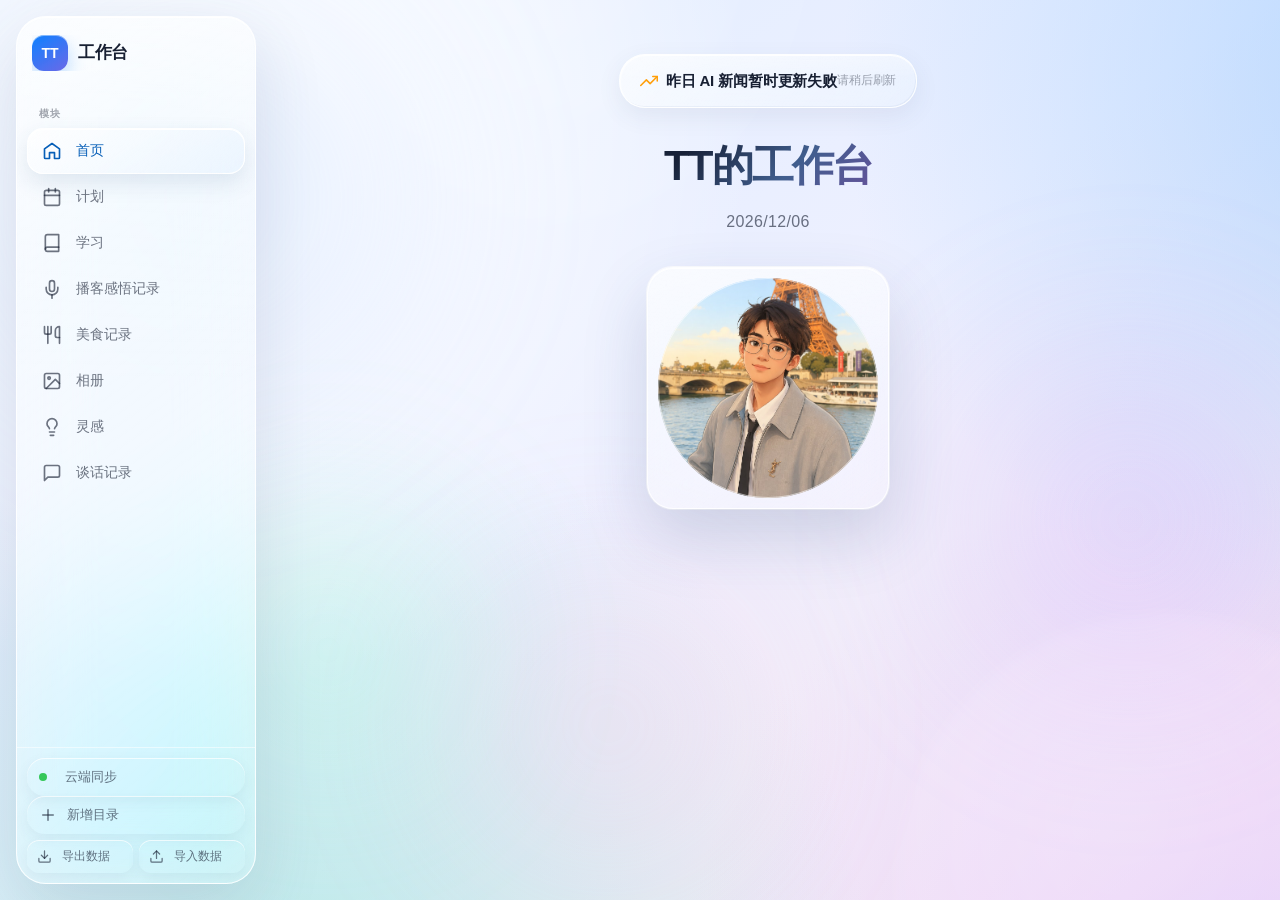
==== commit 4f21afe1: "改为首页新闻区域按需查看详情" ====
--- a/index.html
+++ b/index.html
@@ -15,7 +15,7 @@
   <link rel="preconnect" href="https://fonts.googleapis.com">
   <link rel="preconnect" href="https://fonts.gstatic.com" crossorigin>
   <link href="https://fonts.googleapis.com/css2?family=Inter:wght@300;400;500;600;700;800&display=swap" rel="stylesheet">
-  <link rel="stylesheet" href="css/style.css?v=20260902-task-actions">
+  <link rel="stylesheet" href="css/style.css?v=20260904-news-hub1">
 </head>
 <body>
   <!-- Animated gradient background orbs -->
@@ -82,9 +82,9 @@
   <script src="js/store.js?v=20260817-categories1"></script>
   <script src="js/utils.js?v=20260813g"></script>
   <script src="js/cloudsync.js?v=20260817-fast-start1"></script>
-  <script src="js/ainews.js?v=20260822-ai-briefing"></script>
-  <script src="js/app.js?v=20260817-fast-start1"></script>
-  <script src="js/planning.js?v=20260902-quadrant-board"></script>
+  <script src="js/ainews.js?v=20260904-news-hub1"></script>
+  <script src="js/app.js?v=20260904-news-hub1"></script>
+  <script src="js/planning.js?v=20260904-floating-voice"></script>
   <script src="js/learning.js?v=20260813g"></script>
   <script src="js/podcast.js?v=20260831-collapse"></script>
   <script src="js/food.js?v=20260813g"></script>
--- a/css/style.css
+++ b/css/style.css
@@ -1560,8 +1560,8 @@
 /* ===== AI News Collapsible Bar ===== */
 .ainews-bar {
   width: 100%;
-  max-width: 640px;
-  margin: 0 auto 8px;
+  max-width: 720px;
+  margin: 0 auto 24px;
   padding: 0;
   overflow: hidden;
 }
@@ -1570,12 +1570,7 @@
   align-items: center;
   justify-content: space-between;
   padding: 14px 20px;
-  cursor: pointer;
-  user-select: none;
-  transition: background 0.2s;
-}
-.ainews-bar-header:hover {
-  background: var(--glass-bg-active);
+  cursor: default;
 }
 .ainews-bar-left {
   display: flex;
@@ -1607,27 +1602,37 @@
 .ainews-bar-arrow svg { width: 16px; height: 16px; }
 
 .ainews-bar-list {
-  max-height: 0;
-  opacity: 0;
-  overflow: hidden;
-  transition: max-height 0.4s cubic-bezier(0.22, 1, 0.36, 1), opacity 0.3s ease;
+  max-height: min(56vh, 620px);
+  opacity: 1;
+  overflow-y: auto;
+  border-top: 1px solid var(--glass-border);
+  -webkit-overflow-scrolling: touch;
 }
 .ainews-bar-list.expanded {
   overflow-y: auto;
 }
 
 .ainews-bar-item {
+  width: 100%;
   display: flex;
   flex-direction: column;
   gap: 3px;
   padding: 12px 20px;
-  border-top: 1px solid var(--glass-border);
+  border: 0;
+  border-bottom: 1px solid var(--glass-border);
+  background: transparent;
+  text-align: left;
+  font: inherit;
   cursor: pointer;
   transition: background 0.2s;
   position: relative;
 }
 .ainews-bar-item:hover {
   background: var(--glass-bg-active);
+}
+.ainews-bar-item:focus-visible {
+  outline: 2px solid var(--accent-blue);
+  outline-offset: -2px;
 }
 .ainews-bar-item-time {
   font-size: 11px;
@@ -1917,6 +1922,87 @@
 }
 
 /* ===== Planning Module - Freeform Quadrant Board ===== */
+.planning-quick-capture {
+  display: grid;
+  grid-template-columns: 42px minmax(0, 1fr) 42px;
+  align-items: center;
+  gap: 8px;
+  position: fixed;
+  left: calc(var(--sidebar-width) + 36px);
+  right: 36px;
+  bottom: 28px;
+  z-index: 80;
+  width: auto;
+  max-width: 760px;
+  margin: 0 auto;
+  padding: 8px 9px 7px;
+  border: 1px solid rgba(255,255,255,.55);
+  border-radius: 22px;
+  background: rgba(248,250,255,.78);
+  box-shadow: 0 18px 48px rgba(42,54,89,.18), inset 0 1px 0 rgba(255,255,255,.9);
+  backdrop-filter: blur(28px) saturate(160%);
+  -webkit-backdrop-filter: blur(28px) saturate(160%);
+}
+.planning-page { padding-bottom: 150px; }
+.planning-voice-btn,
+.planning-send-btn {
+  width: 42px;
+  height: 42px;
+  padding: 0;
+  border: 0;
+  border-radius: 50%;
+  display: inline-flex;
+  align-items: center;
+  justify-content: center;
+  cursor: pointer;
+  transition: transform var(--transition-fast), color var(--transition-fast), background var(--transition-fast), box-shadow var(--transition-fast);
+}
+.planning-voice-btn {
+  color: var(--text-secondary);
+  background: rgba(255,255,255,.66);
+  box-shadow: inset 0 0 0 1px rgba(71,76,109,.08);
+}
+.planning-voice-btn:hover { color: var(--accent-blue); background: var(--cat-blue-bg); }
+.planning-voice-btn.listening {
+  color: #fff;
+  background: var(--accent-red);
+  box-shadow: 0 0 0 6px rgba(255,69,58,.12);
+  animation: voice-pulse 1.25s ease-in-out infinite;
+}
+.planning-send-btn {
+  color: #fff;
+  background: linear-gradient(145deg, var(--accent-blue), var(--accent-indigo));
+  box-shadow: 0 6px 16px rgba(10,132,255,.25);
+}
+.planning-send-btn:hover { transform: scale(1.05); }
+.planning-voice-btn svg,
+.planning-send-btn svg { width: 18px; height: 18px; }
+.planning-quick-input {
+  width: 100%;
+  min-width: 0;
+  height: 42px;
+  padding: 0 5px;
+  border: 0;
+  outline: 0;
+  color: var(--text-primary);
+  background: transparent;
+  font: inherit;
+  font-size: 14px;
+}
+.planning-quick-input::placeholder { color: var(--text-tertiary); }
+.planning-voice-status {
+  grid-column: 2 / 4;
+  margin: -2px 4px 1px;
+  color: var(--text-tertiary);
+  font-size: 10px;
+  line-height: 1.35;
+}
+.planning-voice-status.listening { color: var(--accent-red); font-weight: 650; }
+@keyframes voice-pulse {
+  0%, 100% { transform: scale(1); }
+  50% { transform: scale(1.06); }
+}
+
 .planning-board {
   display: grid;
   grid-template-columns: 1fr 1fr;
@@ -4004,6 +4090,18 @@
 }
 
 @media (max-width: 768px) {
+  .planning-quick-capture {
+    left: 12px;
+    right: 12px;
+    bottom: calc(12px + env(safe-area-inset-bottom));
+    max-width: none;
+    margin: 0;
+    border-radius: 24px;
+  }
+  .planning-page { padding-bottom: calc(150px + env(safe-area-inset-bottom)); }
+  .planning-voice-btn,
+  .planning-send-btn { width: 44px; height: 44px; }
+  .planning-quick-capture { grid-template-columns: 44px minmax(0, 1fr) 44px; }
   .planning-board,
   .planning-support-grid { grid-template-columns: 1fr; }
   .planning-board { padding: 12px; border-radius: 24px; }
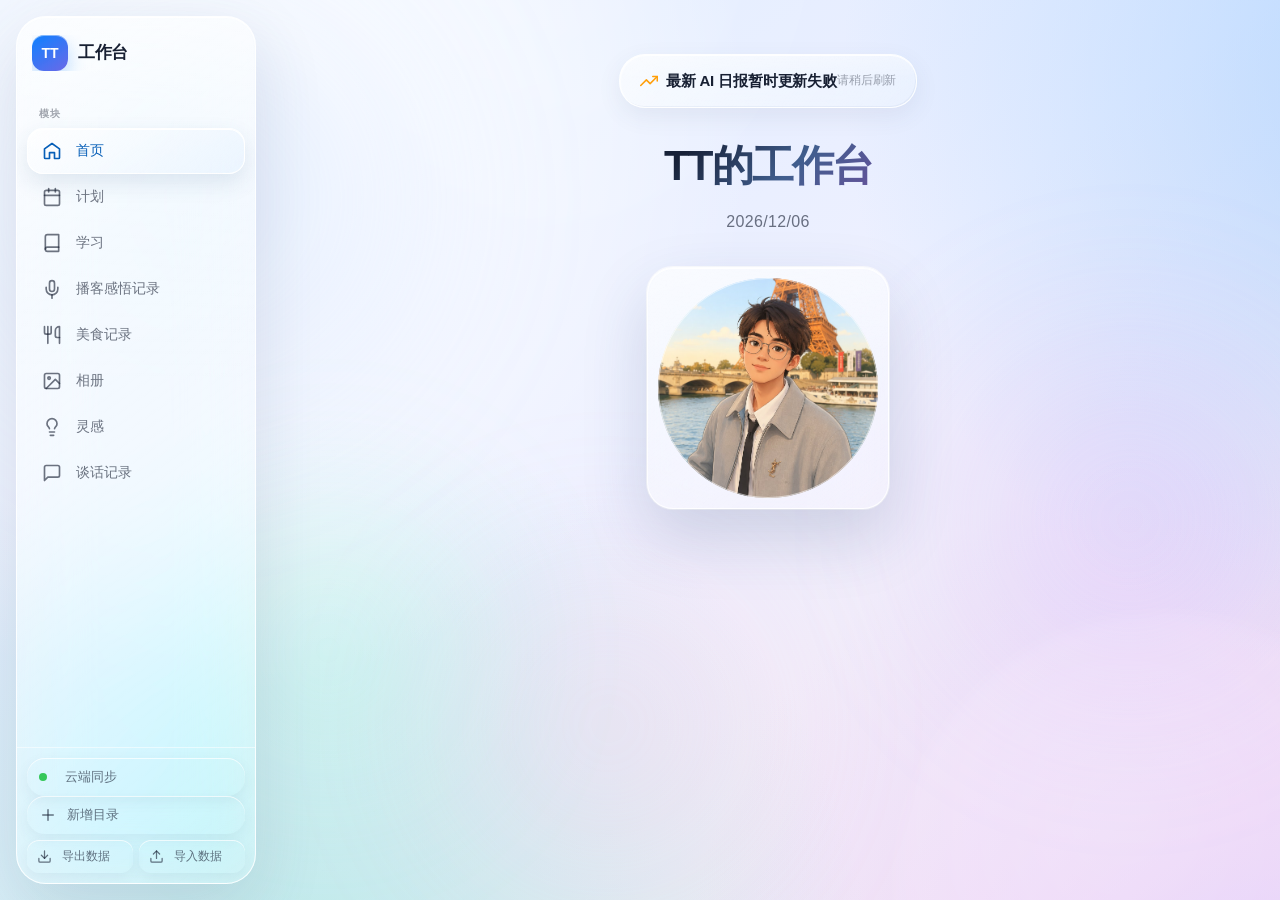
==== commit 7b02bb03: "将昨日 AI 快报更名为最新 AI 日报" ====
--- a/index.html
+++ b/index.html
@@ -82,7 +82,7 @@
   <script src="js/store.js?v=20260817-categories1"></script>
   <script src="js/utils.js?v=20260813g"></script>
   <script src="js/cloudsync.js?v=20260817-fast-start1"></script>
-  <script src="js/ainews.js?v=20260904-news-hub1"></script>
+  <script src="js/ainews.js?v=20260904-latest-ai-daily"></script>
   <script src="js/app.js?v=20260904-news-hub1"></script>
   <script src="js/planning.js?v=20260904-floating-voice"></script>
   <script src="js/learning.js?v=20260813g"></script>
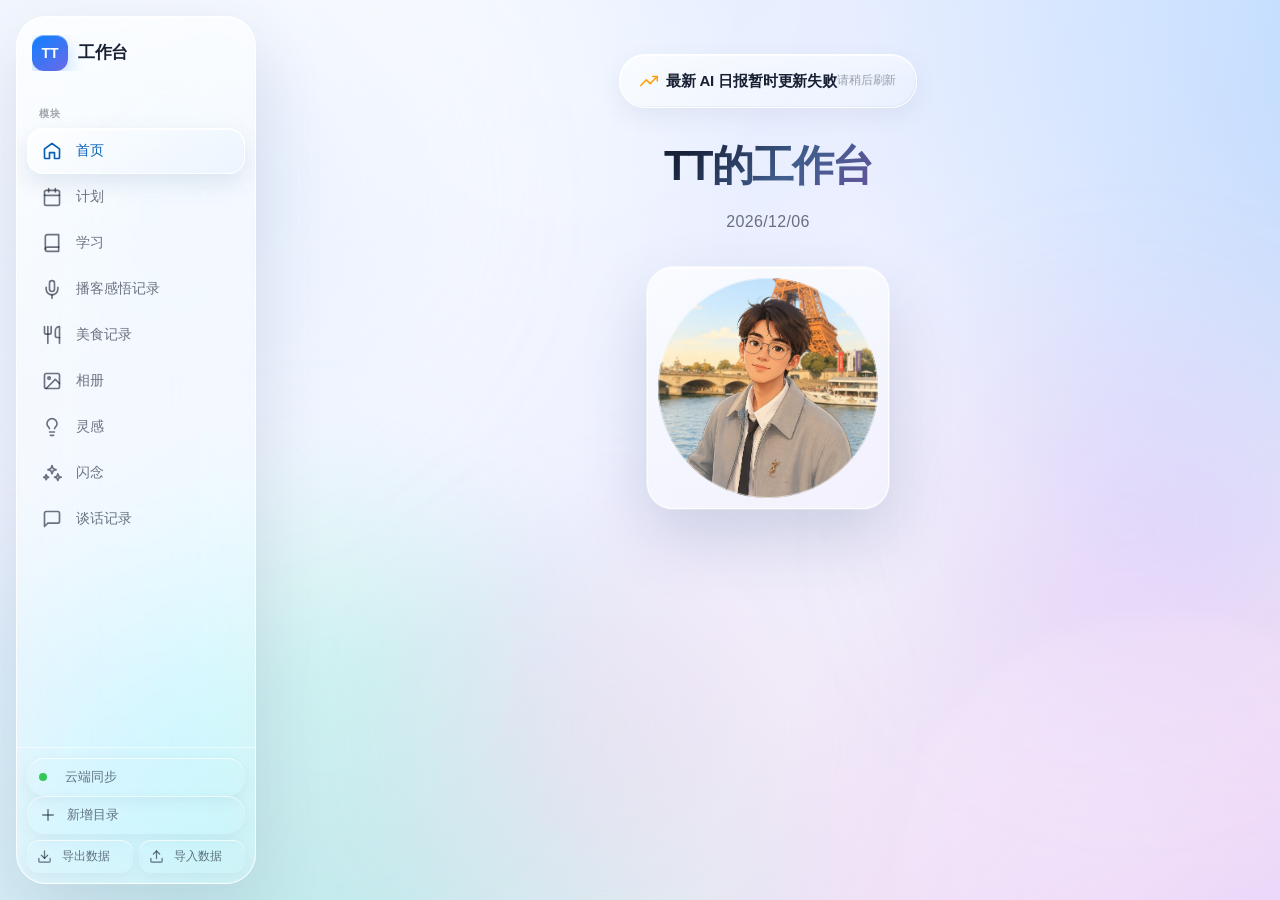
==== commit ef15ac3b: "新增闪念语音记录目录" ====
--- a/index.html
+++ b/index.html
@@ -15,7 +15,7 @@
   <link rel="preconnect" href="https://fonts.googleapis.com">
   <link rel="preconnect" href="https://fonts.gstatic.com" crossorigin>
   <link href="https://fonts.googleapis.com/css2?family=Inter:wght@300;400;500;600;700;800&display=swap" rel="stylesheet">
-  <link rel="stylesheet" href="css/style.css?v=20260904-news-hub1">
+  <link rel="stylesheet" href="css/style.css?v=20260904-thoughts-voice">
 </head>
 <body>
   <!-- Animated gradient background orbs -->
@@ -79,17 +79,18 @@
 
   <!-- Scripts -->
   <script src="js/idb.js?v=20260813g"></script>
-  <script src="js/store.js?v=20260817-categories1"></script>
-  <script src="js/utils.js?v=20260813g"></script>
+  <script src="js/store.js?v=20260904-thoughts-voice"></script>
+  <script src="js/utils.js?v=20260904-thoughts-voice"></script>
   <script src="js/cloudsync.js?v=20260817-fast-start1"></script>
   <script src="js/ainews.js?v=20260904-latest-ai-daily"></script>
-  <script src="js/app.js?v=20260904-news-hub1"></script>
+  <script src="js/app.js?v=20260904-thoughts-voice"></script>
   <script src="js/planning.js?v=20260904-floating-voice"></script>
   <script src="js/learning.js?v=20260813g"></script>
   <script src="js/podcast.js?v=20260831-collapse"></script>
   <script src="js/food.js?v=20260813g"></script>
   <script src="js/album.js?v=20260819-context-category"></script>
   <script src="js/inspiration.js?v=20260817-board"></script>
+  <script src="js/thoughts.js?v=20260904-thoughts-voice"></script>
   <script src="js/conversation.js?v=20260823-english-speaking-fields"></script>
   <script>
     // Register Service Worker for offline support
--- a/css/style.css
+++ b/css/style.css
@@ -3566,6 +3566,249 @@
   outline: 2px solid var(--accent-blue);
   outline-offset: 3px;
 }
+
+/* ===== Thoughts Module (闪念) ===== */
+.thoughts-page { max-width: 1120px; }
+.thoughts-new-btn { display: inline-flex; align-items: center; gap: 7px; }
+.thoughts-new-btn svg { width: 16px; height: 16px; }
+.thoughts-capture {
+  position: relative;
+  overflow: hidden;
+  margin-bottom: 24px;
+  padding: 18px;
+  border: 1px solid rgba(255,255,255,.62);
+  border-radius: 26px;
+  background:
+    radial-gradient(circle at 10% 0%, rgba(191,90,242,.13), transparent 36%),
+    radial-gradient(circle at 92% 100%, rgba(10,132,255,.12), transparent 34%),
+    rgba(248,250,255,.72);
+  box-shadow: 0 16px 45px rgba(42,54,89,.11), inset 0 1px 0 rgba(255,255,255,.86);
+  backdrop-filter: blur(24px) saturate(150%);
+  -webkit-backdrop-filter: blur(24px) saturate(150%);
+}
+.thoughts-kind-switch {
+  display: inline-flex;
+  align-items: center;
+  gap: 5px;
+  padding: 4px;
+  border: 1px solid rgba(71,76,109,.08);
+  border-radius: 15px;
+  background: rgba(255,255,255,.52);
+}
+.thoughts-kind-btn {
+  display: inline-flex;
+  align-items: center;
+  justify-content: center;
+  gap: 6px;
+  min-width: 86px;
+  padding: 8px 13px;
+  border: 0;
+  border-radius: 11px;
+  color: var(--text-secondary);
+  background: transparent;
+  font: inherit;
+  font-size: 13px;
+  font-weight: 650;
+  cursor: pointer;
+  transition: color var(--transition-fast), background var(--transition-fast), box-shadow var(--transition-fast), transform var(--transition-fast);
+}
+.thoughts-kind-btn:hover { color: var(--accent-purple); }
+.thoughts-kind-btn.active {
+  color: var(--accent-purple);
+  background: rgba(255,255,255,.9);
+  box-shadow: 0 4px 14px rgba(42,54,89,.09);
+}
+.thoughts-kind-btn svg { width: 15px; height: 15px; }
+.thoughts-capture-row {
+  display: grid;
+  grid-template-columns: 46px minmax(0, 1fr) 46px;
+  align-items: center;
+  gap: 9px;
+  margin-top: 13px;
+  padding: 8px;
+  border: 1px solid rgba(71,76,109,.08);
+  border-radius: 20px;
+  background: rgba(255,255,255,.73);
+  box-shadow: inset 0 1px 0 rgba(255,255,255,.9);
+}
+.thoughts-voice-btn,
+.thoughts-send-btn {
+  width: 46px;
+  height: 46px;
+  padding: 0;
+  border: 0;
+  border-radius: 50%;
+  display: inline-flex;
+  align-items: center;
+  justify-content: center;
+  cursor: pointer;
+  transition: transform var(--transition-fast), color var(--transition-fast), background var(--transition-fast), box-shadow var(--transition-fast);
+}
+.thoughts-voice-btn {
+  color: var(--text-secondary);
+  background: rgba(244,242,255,.9);
+  box-shadow: inset 0 0 0 1px rgba(191,90,242,.1);
+}
+.thoughts-voice-btn:hover { color: var(--accent-purple); background: var(--cat-purple-bg); }
+.thoughts-voice-btn.listening {
+  color: #fff;
+  background: var(--accent-red);
+  box-shadow: 0 0 0 6px rgba(255,69,58,.12);
+  animation: voice-pulse 1.25s ease-in-out infinite;
+}
+.thoughts-send-btn {
+  color: #fff;
+  background: linear-gradient(145deg, var(--accent-purple), var(--accent-indigo));
+  box-shadow: 0 6px 16px rgba(125,82,220,.24);
+}
+.thoughts-send-btn:hover { transform: scale(1.05); }
+.thoughts-voice-btn svg,
+.thoughts-send-btn svg { width: 19px; height: 19px; }
+.thoughts-quick-input {
+  width: 100%;
+  min-width: 0;
+  min-height: 30px;
+  max-height: 120px;
+  padding: 5px 3px;
+  overflow-y: auto;
+  resize: none;
+  border: 0;
+  outline: 0;
+  color: var(--text-primary);
+  background: transparent;
+  font: inherit;
+  font-size: 14px;
+  line-height: 1.45;
+}
+.thoughts-quick-input::placeholder { color: var(--text-tertiary); }
+.thoughts-voice-status {
+  margin: 8px 5px 0 64px;
+  color: var(--text-tertiary);
+  font-size: 11px;
+  line-height: 1.35;
+}
+.thoughts-voice-status.listening { color: var(--accent-red); font-weight: 650; }
+.thoughts-toolbar {
+  display: flex;
+  align-items: center;
+  justify-content: space-between;
+  gap: 12px;
+  margin-bottom: 18px;
+}
+.thoughts-search-box { max-width: 420px; }
+.thoughts-filter {
+  display: flex;
+  align-items: center;
+  gap: 5px;
+  padding: 4px;
+  border: 1px solid var(--glass-border);
+  border-radius: 14px;
+  background: var(--glass-bg);
+}
+.thoughts-filter-btn {
+  padding: 7px 13px;
+  border: 0;
+  border-radius: 10px;
+  color: var(--text-secondary);
+  background: transparent;
+  font: inherit;
+  font-size: 12px;
+  font-weight: 600;
+  cursor: pointer;
+}
+.thoughts-filter-btn.active {
+  color: var(--text-primary);
+  background: rgba(255,255,255,.88);
+  box-shadow: 0 3px 10px rgba(42,54,89,.08);
+}
+.thoughts-list {
+  display: grid;
+  grid-template-columns: repeat(2, minmax(0, 1fr));
+  gap: 14px;
+}
+.thought-card {
+  position: relative;
+  min-height: 148px;
+  padding: 18px 52px 18px 19px;
+  overflow: hidden;
+  border: 1px solid var(--glass-border);
+  border-radius: 20px;
+  background: rgba(255,255,255,.58);
+  box-shadow: 0 8px 24px rgba(42,54,89,.07), inset 0 1px 0 rgba(255,255,255,.72);
+  cursor: pointer;
+  transition: transform var(--transition-fast), box-shadow var(--transition-fast), border-color var(--transition-fast);
+}
+.thought-card::before {
+  content: '';
+  position: absolute;
+  top: 0;
+  bottom: 0;
+  left: 0;
+  width: 4px;
+  background: var(--accent-purple);
+}
+.thought-card-question::before { background: var(--accent-blue); }
+.thought-card:hover {
+  transform: translateY(-2px);
+  border-color: rgba(125,82,220,.19);
+  box-shadow: 0 13px 30px rgba(42,54,89,.1), inset 0 1px 0 rgba(255,255,255,.78);
+}
+.thought-card-topline { display: flex; align-items: center; gap: 10px; margin-bottom: 12px; }
+.thought-card-topline time { color: var(--text-tertiary); font-size: 11px; }
+.thought-kind-badge {
+  display: inline-flex;
+  align-items: center;
+  gap: 5px;
+  padding: 4px 9px;
+  border-radius: 999px;
+  color: var(--accent-purple);
+  background: var(--cat-purple-bg);
+  font-size: 11px;
+  font-weight: 700;
+}
+.thought-card-question .thought-kind-badge { color: var(--accent-blue); background: var(--cat-blue-bg); }
+.thought-kind-badge svg { width: 12px; height: 12px; }
+.thought-card-content {
+  color: var(--text-primary);
+  font-size: 14px;
+  line-height: 1.7;
+  white-space: pre-wrap;
+  word-break: break-word;
+}
+.thought-card-actions {
+  position: absolute;
+  top: 14px;
+  right: 12px;
+  display: flex;
+  flex-direction: column;
+  gap: 5px;
+}
+.thought-card-actions .task-action-btn {
+  width: 30px;
+  height: 30px;
+  display: inline-flex;
+  align-items: center;
+  justify-content: center;
+  padding: 0;
+  border: 0;
+  border-radius: 9px;
+  color: var(--text-tertiary);
+  background: rgba(255,255,255,.5);
+  cursor: pointer;
+}
+.thought-card-actions .task-action-btn:hover { color: var(--accent-blue); background: var(--cat-blue-bg); }
+.thought-card-actions .task-action-btn.delete:hover { color: var(--accent-red); background: rgba(255,69,58,.1); }
+.thought-card-actions svg { width: 14px; height: 14px; }
+.thoughts-empty {
+  grid-column: 1 / -1;
+  padding: 80px 20px;
+  text-align: center;
+  color: var(--text-tertiary);
+}
+.thoughts-empty .empty-state-icon { margin-bottom: 12px; color: var(--accent-purple); }
+.thoughts-empty-title { margin-bottom: 6px; color: var(--text-secondary); font-size: 14px; font-weight: 650; }
+.thoughts-modal-kind { width: 100%; }
+.thoughts-modal-kind .thoughts-kind-btn { flex: 1; }
 
 /* ===== Custom Module (generic notes) ===== */
 .custom-module-content {
@@ -4157,12 +4400,28 @@
   .fab svg { width: 22px; height: 22px; }
 
   .search-box { max-width: 100%; }
+  .thoughts-list { grid-template-columns: 1fr; }
+  .thoughts-toolbar { align-items: stretch; flex-direction: column; }
+  .thoughts-search-box { max-width: none; }
+  .thoughts-filter { align-self: flex-start; }
+  .thoughts-new-btn { display: none; }
 }
 
 @media (max-width: 480px) {
   /* Keep the final card clear of the fixed 50px FAB and its 20px inset. */
   .page-container { padding: 16px 12px 100px; }
   .page-header { flex-direction: column; align-items: flex-start; }
+  .thoughts-page { padding-bottom: calc(40px + env(safe-area-inset-bottom)); }
+  .thoughts-capture { padding: 13px; border-radius: 22px; }
+  .thoughts-kind-switch { width: 100%; }
+  .thoughts-kind-btn { flex: 1; min-width: 0; }
+  .thoughts-capture-row { grid-template-columns: 44px minmax(0, 1fr) 44px; }
+  .thoughts-voice-btn,
+  .thoughts-send-btn { width: 44px; height: 44px; }
+  .thoughts-voice-status { margin-left: 4px; }
+  .thoughts-filter { width: 100%; }
+  .thoughts-filter-btn { flex: 1; }
+  .thought-card { min-height: 132px; padding: 16px 50px 16px 17px; }
   .inspiration-board-shell { min-height: calc(100vh - 310px); }
   .inspiration-board { min-height: calc(100vh - 310px); }
   .fine-dining-card { height: 112px; }
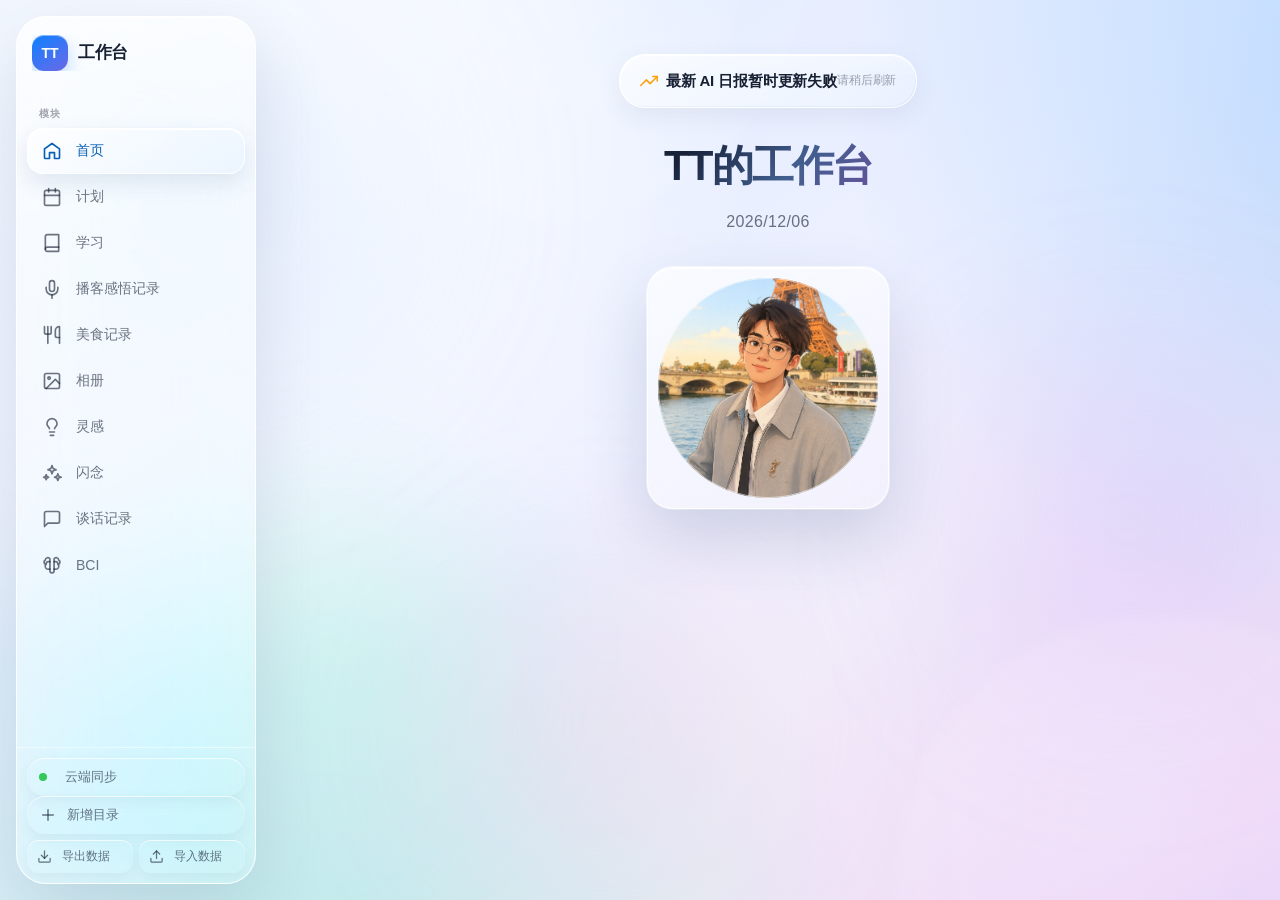
==== commit a1cab3a6: "新增BCI知识记录板块" ====
--- a/index.html
+++ b/index.html
@@ -15,7 +15,7 @@
   <link rel="preconnect" href="https://fonts.googleapis.com">
   <link rel="preconnect" href="https://fonts.gstatic.com" crossorigin>
   <link href="https://fonts.googleapis.com/css2?family=Inter:wght@300;400;500;600;700;800&display=swap" rel="stylesheet">
-  <link rel="stylesheet" href="css/style.css?v=20260904-thoughts-voice">
+  <link rel="stylesheet" href="css/style.css?v=20260922-bci">
 </head>
 <body>
   <!-- Animated gradient background orbs -->
@@ -79,11 +79,11 @@
 
   <!-- Scripts -->
   <script src="js/idb.js?v=20260813g"></script>
-  <script src="js/store.js?v=20260904-thoughts-voice"></script>
-  <script src="js/utils.js?v=20260904-thoughts-voice"></script>
-  <script src="js/cloudsync.js?v=20260817-fast-start1"></script>
+  <script src="js/store.js?v=20260922-bci"></script>
+  <script src="js/utils.js?v=20260922-bci"></script>
+  <script src="js/cloudsync.js?v=20260922-bci"></script>
   <script src="js/ainews.js?v=20260904-latest-ai-daily"></script>
-  <script src="js/app.js?v=20260904-thoughts-voice"></script>
+  <script src="js/app.js?v=20260922-bci"></script>
   <script src="js/planning.js?v=20260904-floating-voice"></script>
   <script src="js/learning.js?v=20260813g"></script>
   <script src="js/podcast.js?v=20260831-collapse"></script>
@@ -91,6 +91,7 @@
   <script src="js/album.js?v=20260819-context-category"></script>
   <script src="js/inspiration.js?v=20260817-board"></script>
   <script src="js/thoughts.js?v=20260904-thoughts-voice"></script>
+  <script src="js/bci.js?v=20260922-bci"></script>
   <script src="js/conversation.js?v=20260823-english-speaking-fields"></script>
   <script>
     // Register Service Worker for offline support
--- a/css/style.css
+++ b/css/style.css
@@ -3809,6 +3809,39 @@
 .thoughts-empty-title { margin-bottom: 6px; color: var(--text-secondary); font-size: 14px; font-weight: 650; }
 .thoughts-modal-kind { width: 100%; }
 .thoughts-modal-kind .thoughts-kind-btn { flex: 1; }
+
+/* ===== BCI Module ===== */
+.bci-capture {
+  background:
+    radial-gradient(circle at 9% 0%, rgba(90, 200, 250, .15), transparent 38%),
+    radial-gradient(circle at 94% 100%, rgba(88, 86, 214, .13), transparent 36%),
+    rgba(248, 250, 255, .74);
+}
+.bci-kind-switch { max-width: 100%; }
+.bci-kind-switch .thoughts-kind-btn { white-space: nowrap; }
+.bci-kind-switch .thoughts-kind-btn:hover,
+.bci-kind-switch .thoughts-kind-btn.active { color: var(--accent-indigo); }
+.bci-send-btn {
+  background: linear-gradient(145deg, var(--accent-blue), var(--accent-indigo));
+  box-shadow: 0 6px 16px rgba(65, 105, 225, .24);
+}
+.bci-filter {
+  max-width: 100%;
+  overflow-x: auto;
+  scrollbar-width: none;
+}
+.bci-filter::-webkit-scrollbar { display: none; }
+.bci-filter .thoughts-filter-btn { flex: 0 0 auto; white-space: nowrap; }
+.bci-card::before { background: var(--accent-blue); }
+.bci-card .thought-kind-badge { color: var(--accent-blue); background: var(--cat-blue-bg); }
+.bci-card-development::before { background: var(--accent-green); }
+.bci-card-development .thought-kind-badge { color: var(--accent-green); background: var(--cat-green-bg); }
+.bci-card-industry::before { background: var(--accent-orange); }
+.bci-card-industry .thought-kind-badge { color: var(--accent-orange); background: var(--cat-orange-bg); }
+.bci-card-question::before { background: var(--accent-purple); }
+.bci-card-question .thought-kind-badge { color: var(--accent-purple); background: var(--cat-purple-bg); }
+.bci-empty .empty-state-icon { color: var(--accent-blue); }
+.bci-empty .empty-state-icon svg { width: 34px; height: 34px; }
 
 /* ===== Custom Module (generic notes) ===== */
 .custom-module-content {
@@ -4421,6 +4454,13 @@
   .thoughts-voice-status { margin-left: 4px; }
   .thoughts-filter { width: 100%; }
   .thoughts-filter-btn { flex: 1; }
+  .bci-kind-switch {
+    display: grid;
+    grid-template-columns: repeat(2, minmax(0, 1fr));
+  }
+  .bci-kind-switch .thoughts-kind-btn { width: 100%; }
+  .bci-filter { width: 100%; }
+  .bci-filter .thoughts-filter-btn { flex: 0 0 auto; }
   .thought-card { min-height: 132px; padding: 16px 50px 16px 17px; }
   .inspiration-board-shell { min-height: calc(100vh - 310px); }
   .inspiration-board { min-height: calc(100vh - 310px); }
